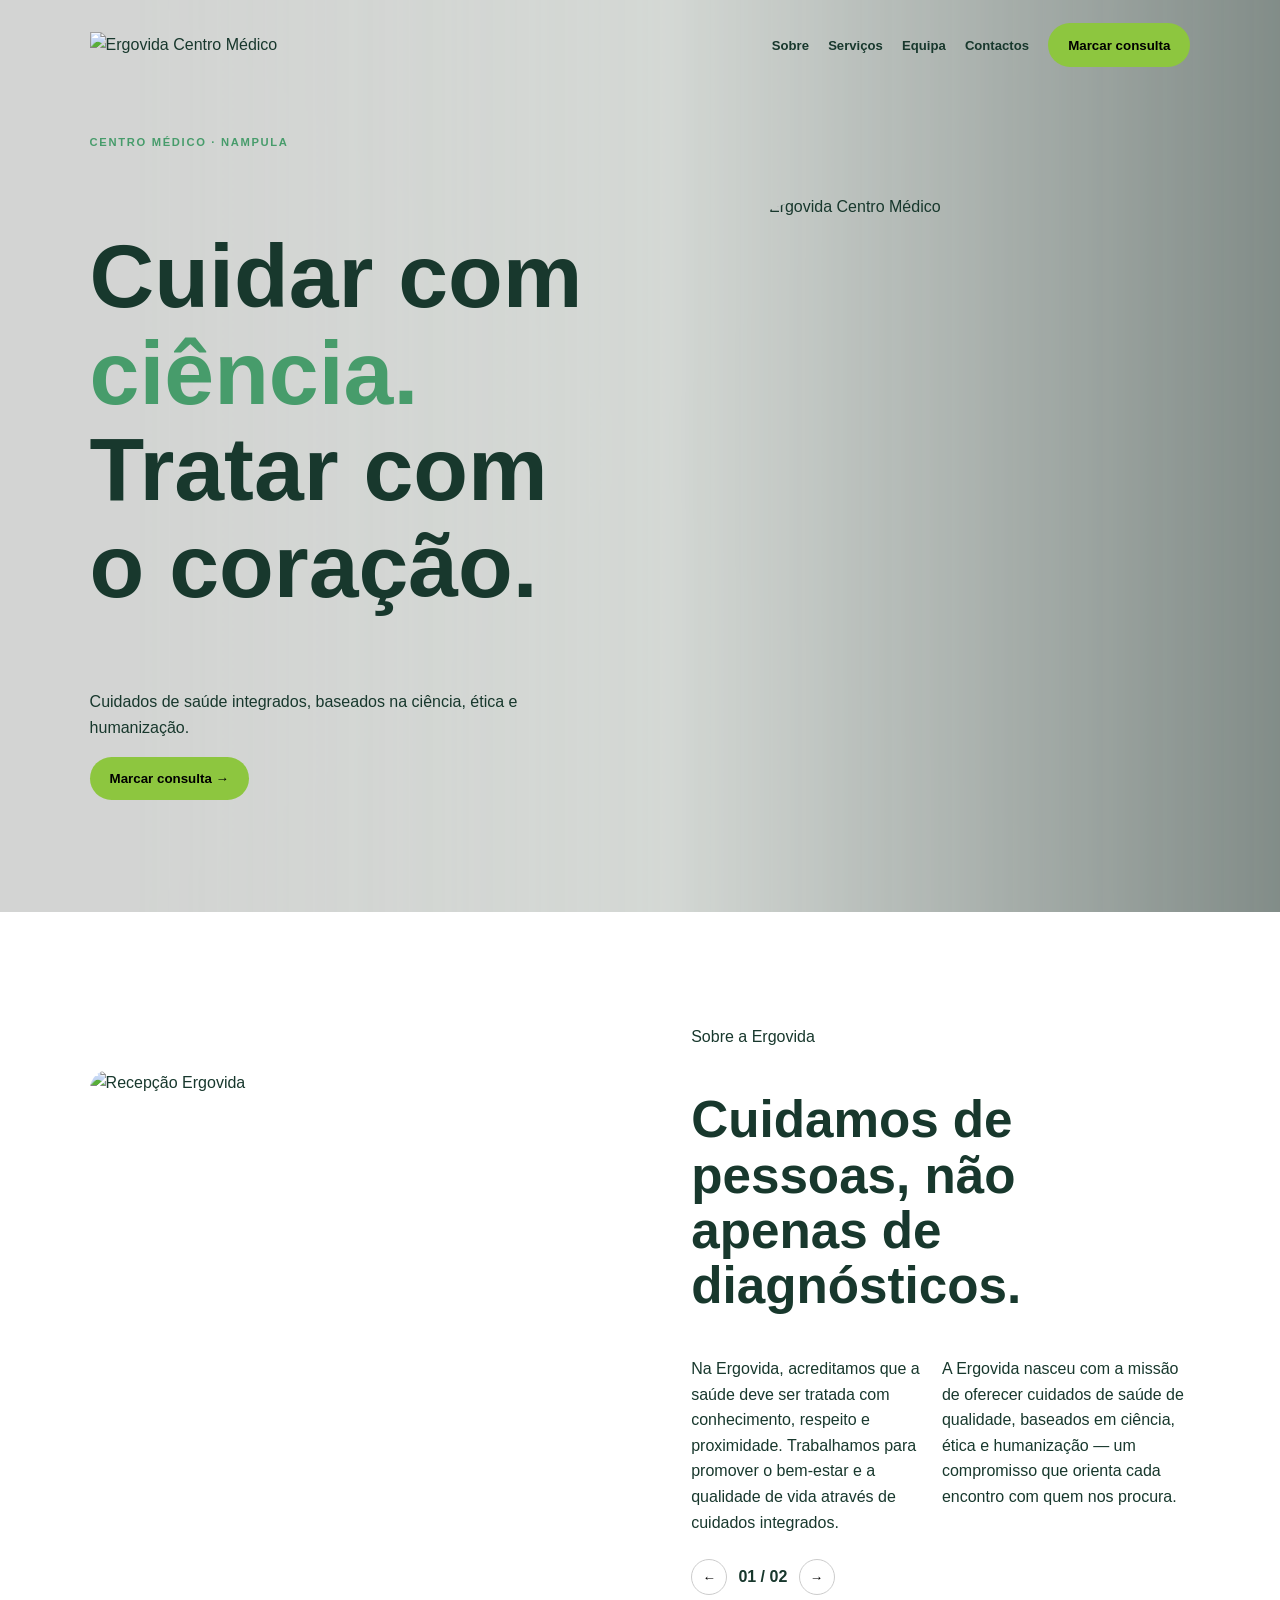
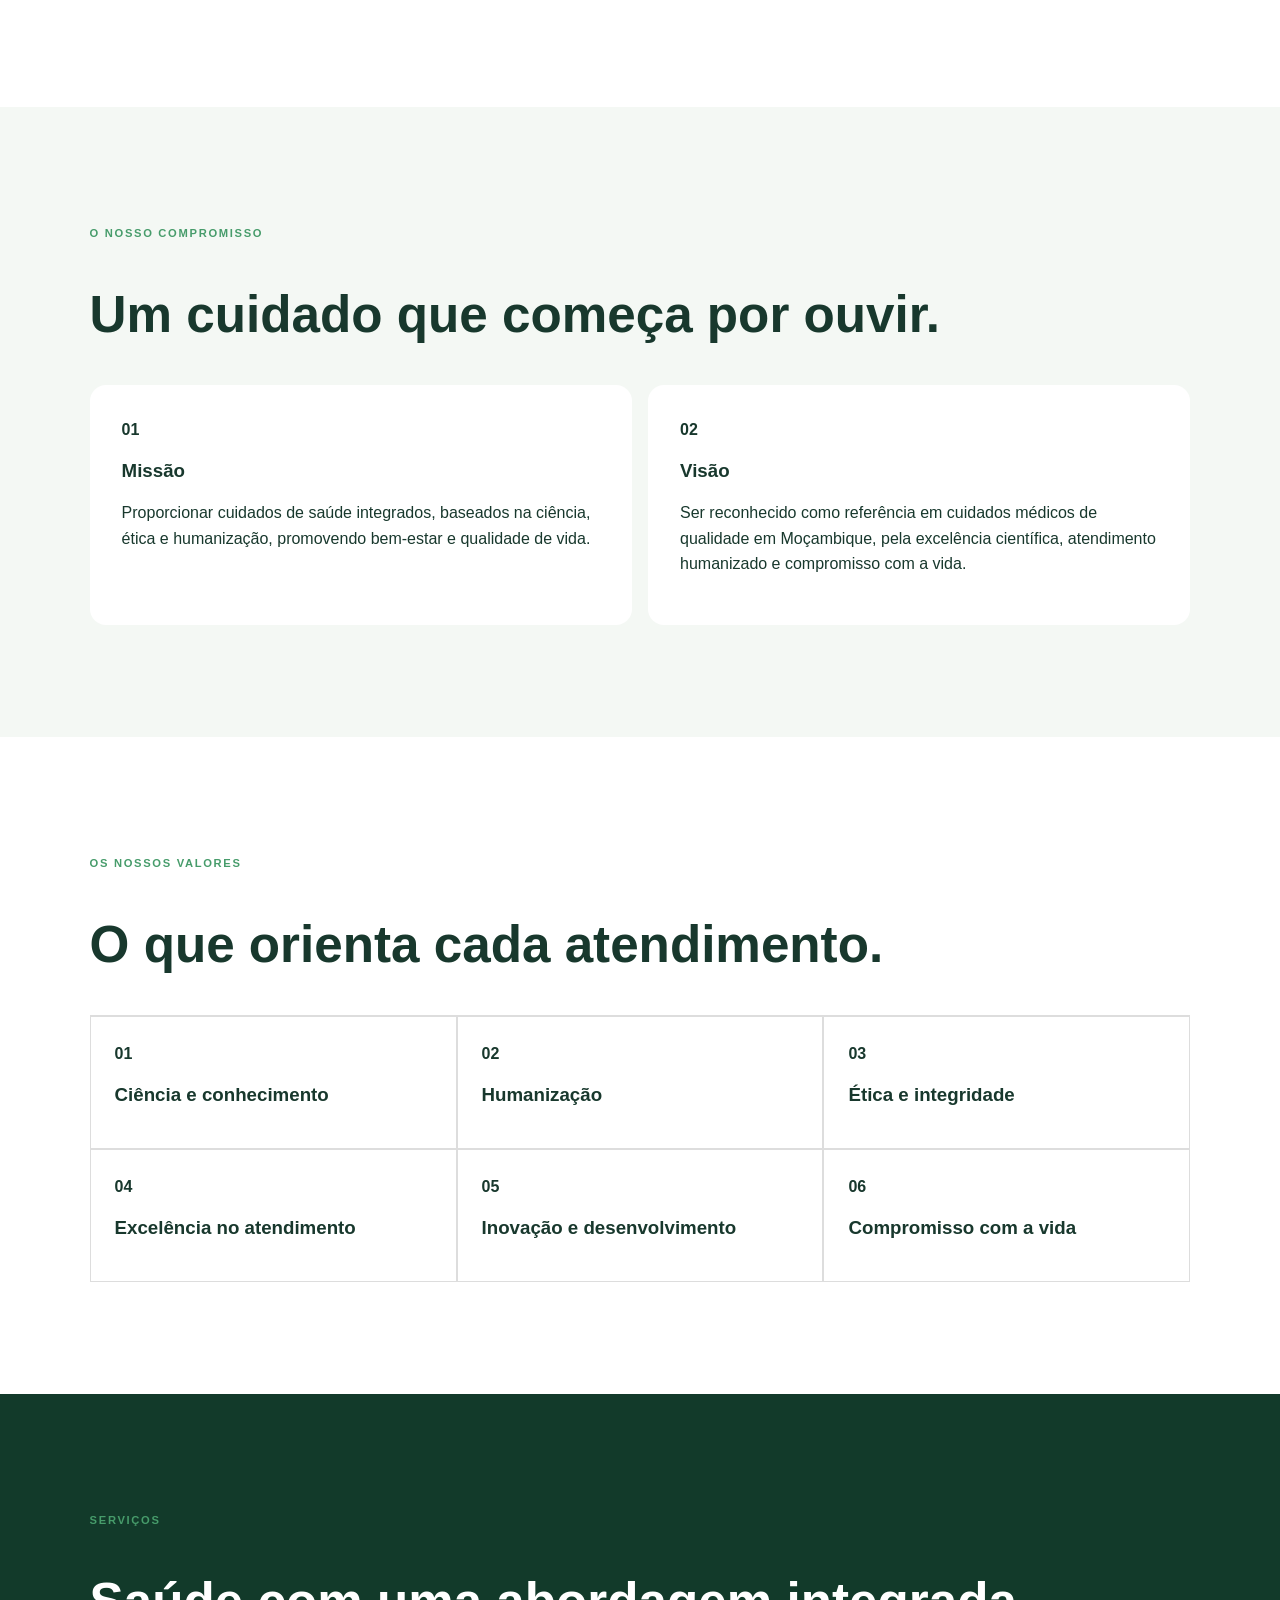
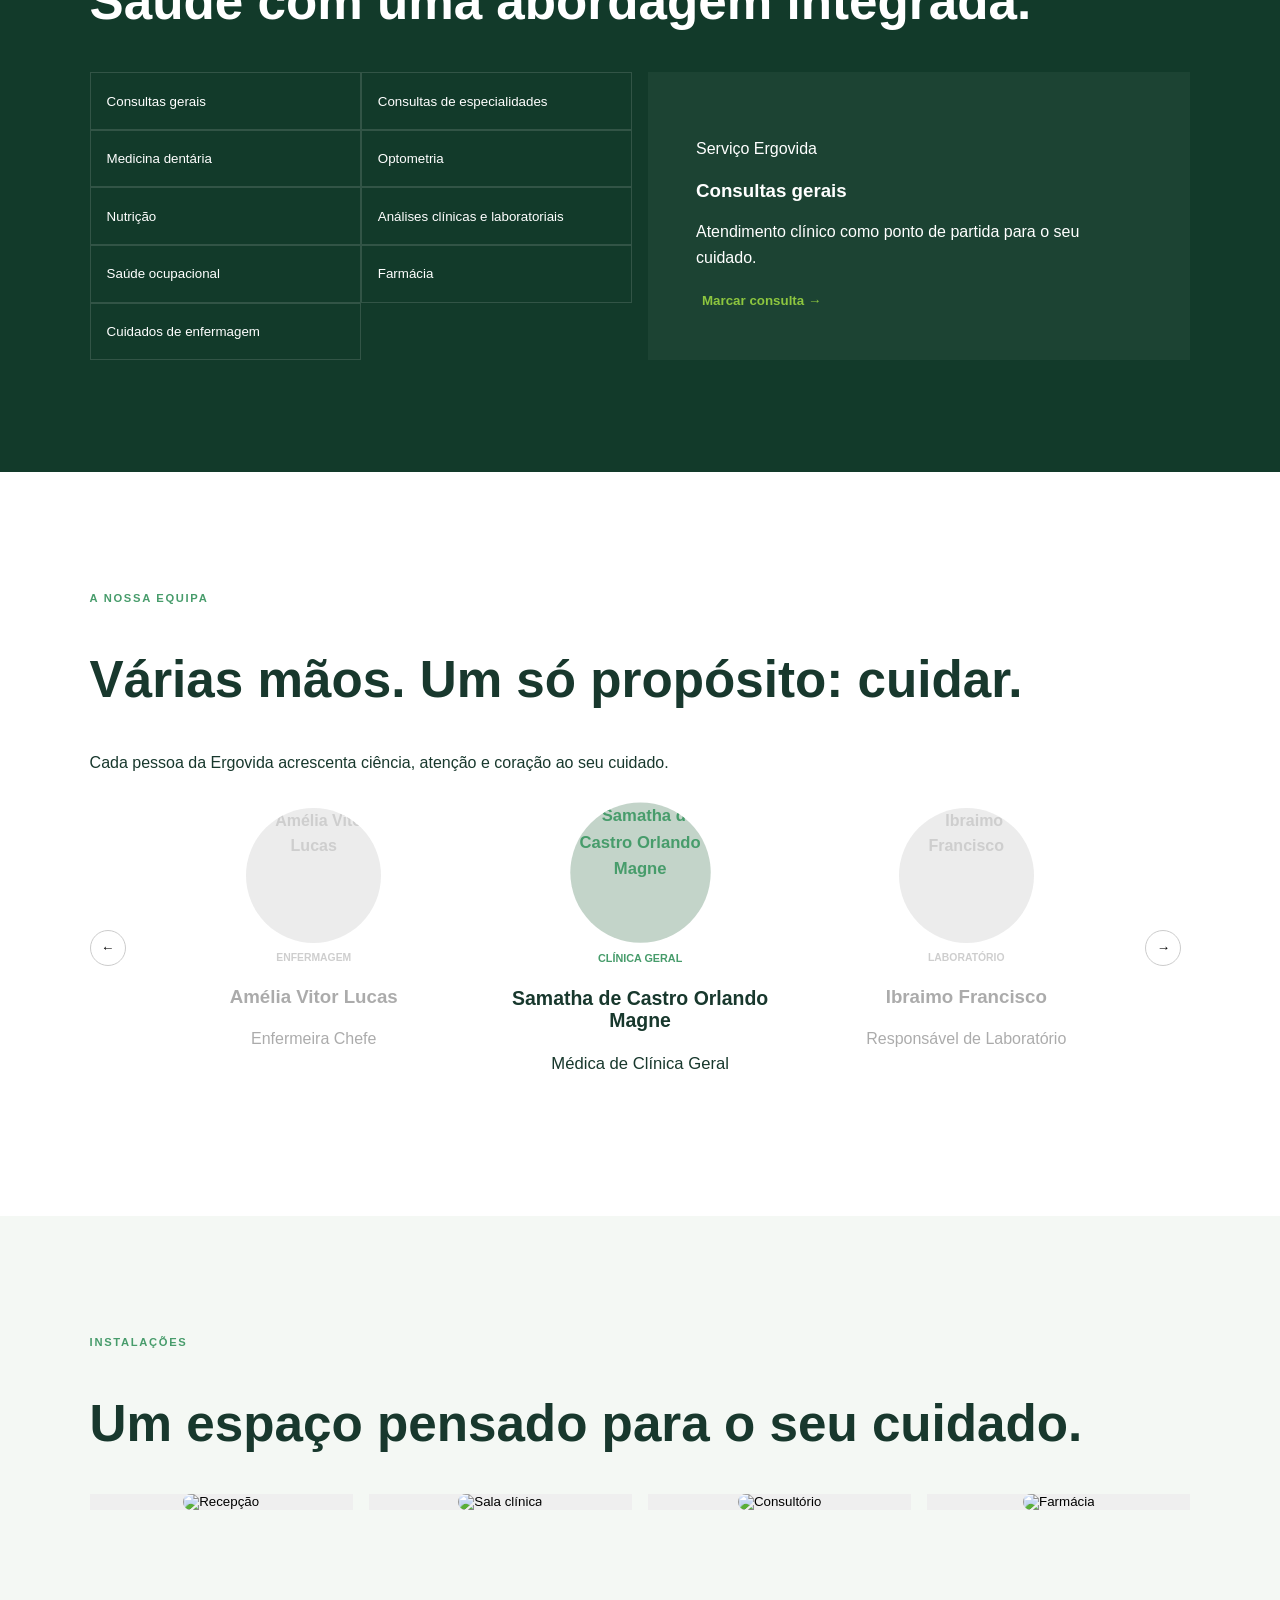
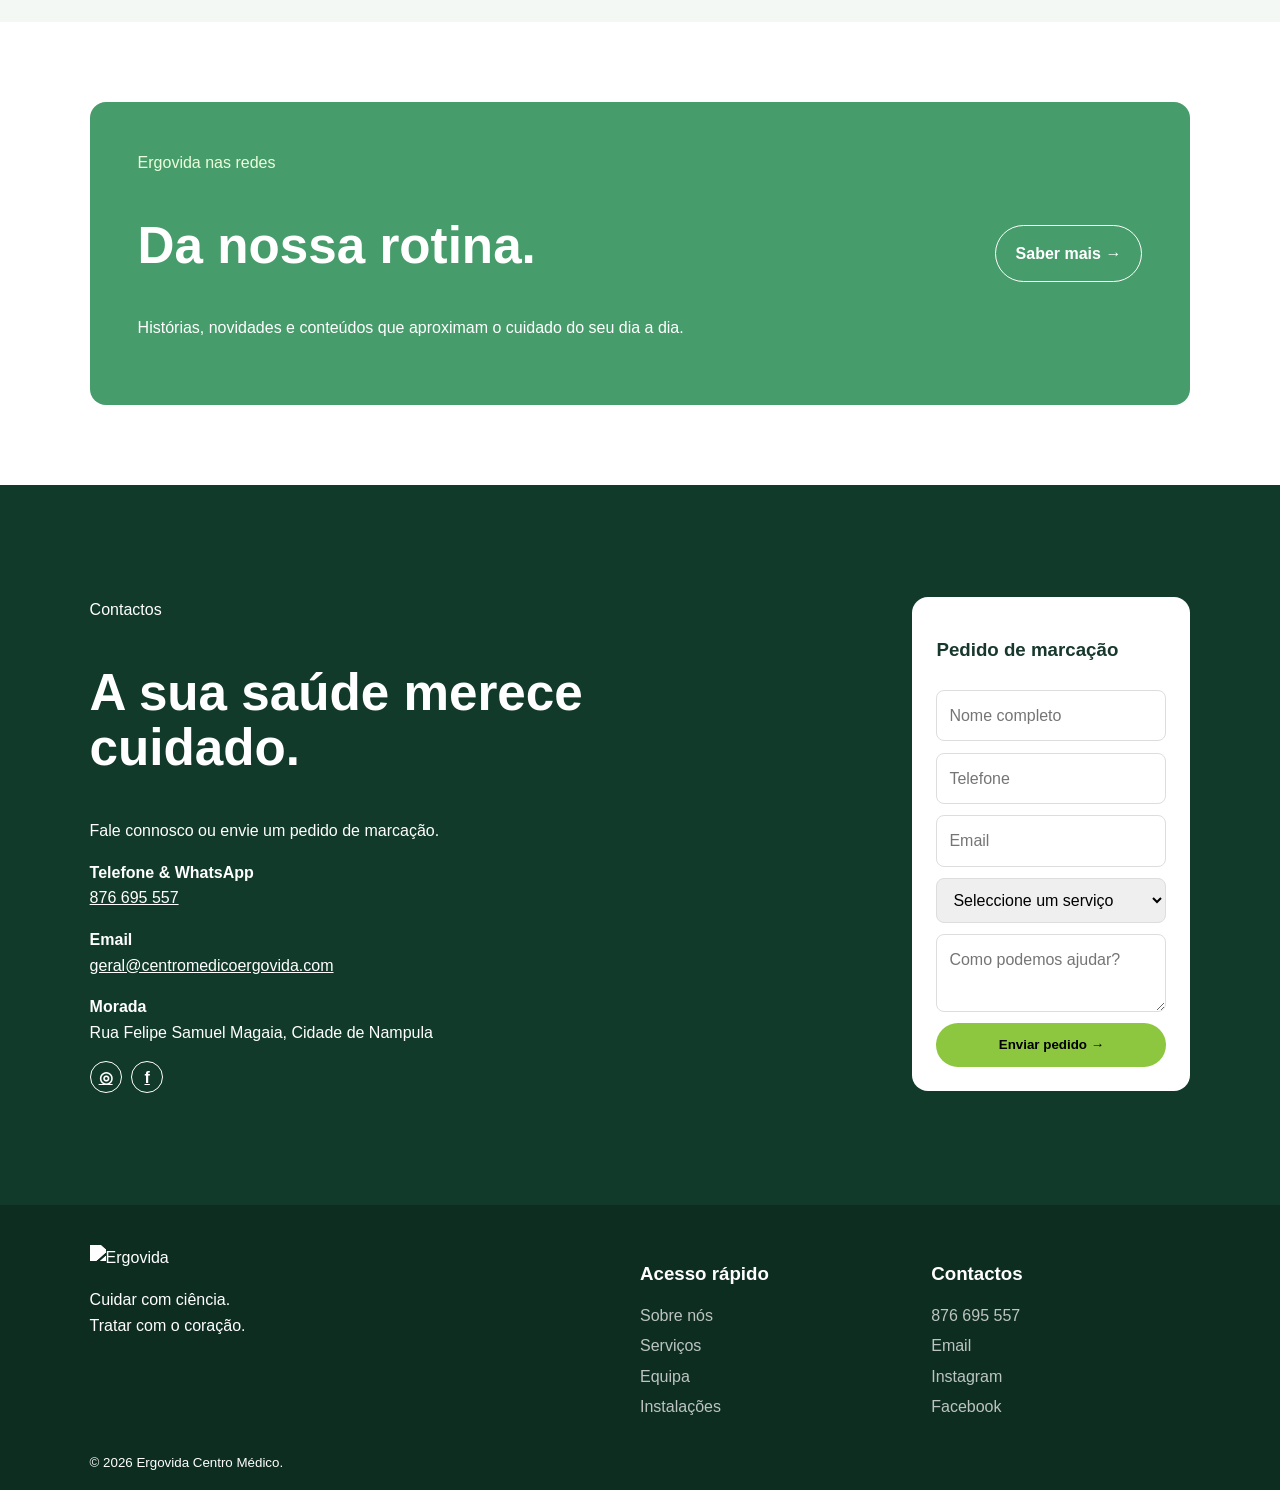
==== index.html @ 03d8e854 "Add files via upload" ====
<!doctype html><html lang="pt-MZ"><head><meta charset="utf-8"><meta name="viewport" content="width=device-width,initial-scale=1"><meta name="description" content="Ergovida Centro Médico em Nampula. Ciência, ética e humanização."><link rel="icon" href="assets/favicon.png"><link rel="stylesheet" href="css/styles.css"><title>Ergovida Centro Médico | Nampula</title></head><body>
<div class="loader"><img src="assets/favicon.png" alt=""><p>Ergovida Centro Médico</p><svg viewBox="0 0 600 80"><path d="M0 40h160l18-27 19 54 22-38 16 11h365"/></svg></div>
<header><a class="brand" href="#inicio"><img src="assets/logo-ergovida.png" alt="Ergovida Centro Médico"></a><nav><a href="#sobre">Sobre</a><a href="#servicos">Serviços</a><a href="#equipa">Equipa</a><a href="#contactos">Contactos</a><button class="cta js-book">Marcar consulta</button></nav></header>
<main id="inicio"><section class="hero"><div class="night"></div><div class="hero-copy"><span>Centro Médico · Nampula</span><h1>Cuidar com <i>ciência.</i><br>Tratar com o coração.</h1><p>Cuidados de saúde integrados, baseados na ciência, ética e humanização.</p><button class="cta js-book">Marcar consulta →</button></div><img class="hero-facade" src="assets/images/fachada-ergovida.webp" alt="Fachada do Ergovida Centro Médico"></section>
<section id="sobre" class="split"><img src="assets/images/rececao-ergovida.webp" alt="Recepção Ergovida"><div><span>Sobre a Ergovida</span><h2>Cuidamos de pessoas, não apenas de diagnósticos.</h2><div class="about-window"><div class="about-track"><article>Na Ergovida, acreditamos que a saúde deve ser tratada com conhecimento, respeito e proximidade. Trabalhamos para promover o bem-estar e a qualidade de vida através de cuidados integrados.</article><article>A Ergovida nasceu com a missão de oferecer cuidados de saúde de qualidade, baseados em ciência, ética e humanização — um compromisso que orienta cada encontro com quem nos procura.</article></div></div><div class="arrows"><button id="aboutPrev">←</button><b id="aboutNo">01 / 02</b><button id="aboutNext">→</button></div></div></section>
<section class="tint"><span>O nosso compromisso</span><h2>Um cuidado que começa por ouvir.</h2><div class="two"><article><b>01</b><h3>Missão</h3><p>Proporcionar cuidados de saúde integrados, baseados na ciência, ética e humanização, promovendo bem-estar e qualidade de vida.</p></article><article><b>02</b><h3>Visão</h3><p>Ser reconhecido como referência em cuidados médicos de qualidade em Moçambique, pela excelência científica, atendimento humanizado e compromisso com a vida.</p></article></div></section>
<section><span>Os nossos valores</span><h2>O que orienta cada atendimento.</h2><div class="values"><article><b>01</b><h3>Ciência e conhecimento</h3></article><article><b>02</b><h3>Humanização</h3></article><article><b>03</b><h3>Ética e integridade</h3></article><article><b>04</b><h3>Excelência no atendimento</h3></article><article><b>05</b><h3>Inovação e desenvolvimento</h3></article><article><b>06</b><h3>Compromisso com a vida</h3></article></div></section>
<section id="servicos" class="dark"><span>Serviços</span><h2>Saúde com uma abordagem integrada.</h2><div class="services"><div class="service-list"><button data-s="Consultas gerais">Consultas gerais</button><button data-s="Consultas de especialidades">Consultas de especialidades</button><button data-s="Medicina dentária">Medicina dentária</button><button data-s="Optometria">Optometria</button><button data-s="Nutrição">Nutrição</button><button data-s="Análises clínicas e laboratoriais">Análises clínicas e laboratoriais</button><button data-s="Saúde ocupacional">Saúde ocupacional</button><button data-s="Farmácia">Farmácia</button><button data-s="Cuidados de enfermagem">Cuidados de enfermagem</button></div><article class="service-detail"><img src="assets/favicon.png" alt=""><p>Serviço Ergovida</p><h3 id="serviceTitle">Consultas gerais</h3><p id="serviceText">Atendimento clínico como ponto de partida para o seu cuidado.</p><button class="link js-book">Marcar consulta →</button></article></div></section>
<section id="equipa"><span>A nossa equipa</span><h2>Várias mãos. Um só propósito: cuidar.</h2><p>Cada pessoa da Ergovida acrescenta ciência, atenção e coração ao seu cuidado.</p><div class="team"><button id="teamPrev">←</button><div class="team-window"><div class="team-track"></div></div><button id="teamNext">→</button></div></section>
<section class="tint" id="instalacoes"><span>Instalações</span><h2>Um espaço pensado para o seu cuidado.</h2><div class="gallery"><button data-i="0"><img src="assets/images/rececao-ergovida.webp" alt="Recepção"></button><button data-i="1"><img src="assets/images/sala-clinica.webp" alt="Sala clínica"></button><button data-i="2"><img src="assets/images/consultorio-odontologia.webp" alt="Consultório"></button><button data-i="3"><img src="assets/images/farmacia-ergovida.webp" alt="Farmácia"></button></div></section>
<section class="blog"><div><span>Ergovida nas redes</span><h2>Da nossa rotina.</h2><p>Histórias, novidades e conteúdos que aproximam o cuidado do seu dia a dia.</p></div><a class="ghost" href="blog/">Saber mais →</a></section>
<section id="contactos" class="dark contact"><div><span>Contactos</span><h2>A sua saúde merece cuidado.</h2><p>Fale connosco ou envie um pedido de marcação.</p><p><b>Telefone & WhatsApp</b><br><a href="tel:+258876695557">876 695 557</a></p><p><b>Email</b><br><a href="mailto:geral@centromedicoergovida.com">geral@centromedicoergovida.com</a></p><p><b>Morada</b><br>Rua Felipe Samuel Magaia, Cidade de Nampula</p><div class="social"><a href="https://www.instagram.com/centromedicoergovida/" target="_blank" aria-label="Instagram">◎</a><a href="https://www.facebook.com/profile.php?id=61584021944318" target="_blank" aria-label="Facebook">f</a></div></div><form><h3>Pedido de marcação</h3><input placeholder="Nome completo" required><input placeholder="Telefone" required><input type="email" placeholder="Email" required><select><option>Seleccione um serviço</option></select><textarea placeholder="Como podemos ajudar?"></textarea><button class="cta" type="button">Enviar pedido →</button></form></section></main>
<footer><div class="footer-main"><div><img src="assets/logo-ergovida.png" alt="Ergovida"><p>Cuidar com ciência.<br>Tratar com o coração.</p></div><div><h3>Acesso rápido</h3><a href="#sobre">Sobre nós</a><a href="#servicos">Serviços</a><a href="#equipa">Equipa</a><a href="#instalacoes">Instalações</a></div><div><h3>Contactos</h3><a href="tel:+258876695557">876 695 557</a><a href="mailto:geral@centromedicoergovida.com">Email</a><a href="https://www.instagram.com/centromedicoergovida/" target="_blank">Instagram</a><a href="https://www.facebook.com/profile.php?id=61584021944318" target="_blank">Facebook</a></div></div><small>© 2026 Ergovida Centro Médico.</small></footer><dialog><button id="lightPrev">←</button><img alt=""><button id="lightNext">→</button><button id="lightClose">×</button></dialog><script src="js/main.js"></script></body></html>
---- css/styles.css ----
:root{--g:#479c6b;--l:#8dc63f;--p:#c3d4c9;--d:#123a2a;--m:#f4f8f4;--t:#18382d}*{box-sizing:border-box}body{margin:0;font:16px Arial,sans-serif;color:var(--t);line-height:1.6}h1,h2,h3{font-family:Arial,sans-serif;line-height:1.08}h1{font-size:clamp(3rem,7vw,6rem)}h2{font-size:clamp(2.3rem,4vw,4rem)}a{color:inherit;text-decoration:none}section{padding:7rem max(7vw,2rem)}section>span,.hero-copy>span{font-size:.7rem;text-transform:uppercase;letter-spacing:.15em;font-weight:bold;color:var(--g)}.loader{position:fixed;inset:0;z-index:9;background:#f7faf7;display:grid;place-items:center;align-content:center;color:var(--g);transition:.7s}.loader img{width:112px;height:112px;object-fit:contain;animation:pulse 1.6s infinite}.loader svg{width:min(70vw,500px)}.loader path{fill:none;stroke:var(--l);stroke-width:3;stroke-dasharray:650;animation:line 2s infinite}@keyframes pulse{50%{transform:scale(1.09)}}@keyframes line{to{stroke-dashoffset:-650}}header{height:90px;display:flex;align-items:center;justify-content:space-between;padding:0 7%;position:absolute;z-index:2;width:100%}.brand img{width:202px;height:74px;object-fit:contain}nav{display:flex;gap:1.2rem;align-items:center;font-size:.82rem;font-weight:bold}.cta,.ghost{border:0;border-radius:99px;padding:.9rem 1.25rem;background:var(--l);font-weight:bold;cursor:pointer}.hero{min-height:790px;display:grid;grid-template-columns:1fr 1fr;align-items:center;gap:3rem;padding-top:8rem;position:relative;overflow:hidden}.night{position:absolute;inset:0;background:linear-gradient(90deg,#f9fcf9ed,#eaf3ebb7,#102a20a8),url('../assets/images/fachada-ergovida.webp') center/cover;filter:blur(2px) brightness(.55);transform:scale(1.03);opacity:.8}.hero-copy,.hero-facade{z-index:1;position:relative}.hero-copy p{max-width:520px}.hero-copy i{color:var(--g);font-style:normal}.hero-facade{width:100%;height:540px;object-fit:cover;border-radius:180px 180px 20px 20px}.split,.contact{display:grid;grid-template-columns:1fr 1fr;gap:8vw;align-items:center}.split>img{width:100%;height:480px;object-fit:cover;border-radius:1.2rem}.tint{background:var(--m)}.two,.services{display:grid;grid-template-columns:1fr 1fr;gap:1rem}.two article{background:white;padding:2rem;border-radius:1rem}.values{display:grid;grid-template-columns:repeat(3,1fr);border-top:1px solid #ddd}.values article{padding:1.5rem;border:1px solid #ddd;position:relative;overflow:hidden}.values article:after{content:'⌁╲╱⌁';position:absolute;bottom:.5rem;left:1rem;color:var(--l);transform:translateX(-150%);transition:.5s}.values article:hover:after{transform:none}.dark{background:var(--d);color:white}.service-list{display:grid;grid-template-columns:1fr 1fr}.service-list button{padding:1rem;text-align:left;background:transparent;color:white;border:1px solid #ffffff22;cursor:pointer}.service-detail{padding:3rem;position:relative;background:#ffffff0b}.service-detail>img{position:absolute;left:1.5rem;bottom:1.5rem;width:125px;opacity:.16}.service-detail .link{background:none;border:0;color:var(--l);font-weight:bold;cursor:pointer}.about-window,.team-window{overflow:hidden}.about-track,.team-track{display:flex;transition:.5s}.about-card{min-width:100%;font-size:1.05rem}.arrows{margin-top:1.5rem;display:flex;gap:.7rem;align-items:center}.arrows button,.team>button,dialog button{width:36px;height:36px;border-radius:50%;border:1px solid #ccc;background:white;cursor:pointer}.team{display:grid;grid-template-columns:45px 1fr 45px;align-items:center;gap:1rem}.team-card{flex:0 0 33.333%;text-align:center;padding:1rem;opacity:.4;filter:grayscale(1);transition:.4s}.team-card.active{opacity:1;filter:none;transform:scale(1.04)}.photo{width:135px;height:135px;border-radius:50%;margin:auto;background:var(--p);display:grid;place-items:center;color:var(--g);font-weight:bold}.team-card small{color:var(--g);text-transform:uppercase;font-size:.65rem;font-weight:bold}.gallery{display:grid;grid-template-columns:repeat(4,1fr);gap:1rem}.gallery button{padding:0;border:0;cursor:pointer}.gallery img{width:100%;height:250px;object-fit:cover;border-radius:1rem}.blog{margin:5rem 7%;padding:3rem;border-radius:1rem;background:var(--g);color:white;display:flex;justify-content:space-between;align-items:center}.blog span{color:#ecffda}.ghost{background:transparent;border:1px solid white;color:white}.contact{align-items:start}.contact a{text-decoration:underline}.social{display:flex;gap:.6rem}.social a{width:32px;height:32px;border:1px solid white;border-radius:50%;display:grid;place-items:center;font-weight:bold}form{max-width:500px;justify-self:end;background:white;color:var(--t);padding:1.5rem;border-radius:1rem;display:grid;gap:.7rem}input,select,textarea{padding:.75rem;border:1px solid #ddd;border-radius:.5rem;font:inherit}footer{background:#0e2d21;color:white;padding:2.5rem 7% 1rem}footer img{width:210px;height:78px;object-fit:contain;filter:brightness(0) invert(1)}dialog{border:0;background:#0d2018;padding:0;max-width:90vw}dialog img{max-width:88vw;max-height:85vh}dialog button{position:absolute;z-index:2}#lightClose{right:.7rem;top:.7rem}#lightPrev{left:.7rem;top:50%}#lightNext{right:.7rem;top:50%}@media(max-width:800px){nav a{display:none}.hero,.split,.contact,.two,.services{grid-template-columns:1fr}.hero{padding-top:8rem}.hero-facade{height:330px}.values{grid-template-columns:1fr}.gallery{grid-template-columns:1fr 1fr}.team-card{flex-basis:100%}.blog{margin:2rem;display:block}.blog a{display:inline-block;margin-top:1rem}form{justify-self:stretch}}
.night{background:linear-gradient(90deg,#f9fcf9e9 12%,#eaf3ebbd 52%,#102a20a8),url("../assets/images/fachada-noite.png") center/cover!important;filter:blur(1.5px) brightness(.78)!important}.footer-main{display:grid;grid-template-columns:2fr 1fr 1fr;gap:2rem;margin-bottom:1.5rem}.footer-main a{display:block;margin:.3rem 0;color:#ffffffb8}.footer-main img{width:250px;height:90px}.team-card .photo img{width:135px;height:135px;border-radius:50%;object-fit:cover}@media(max-width:800px){.footer-main{grid-template-columns:1fr 1fr}.footer-main>div:first-child{grid-column:span 2}}
@keyframes valueBeat{0%,100%{transform:translateX(0) scaleY(1);opacity:.55}45%{transform:translateX(0) scaleY(1.65);opacity:1}60%{transform:translateX(0) scaleY(.8)}}.values article:hover:after{animation:valueBeat 1.05s ease-in-out infinite}.service-detail>img{left:auto;right:1.5rem;bottom:1.5rem;opacity:.24}.service-detail h3,.service-detail p,.service-detail .link{position:relative;z-index:1}
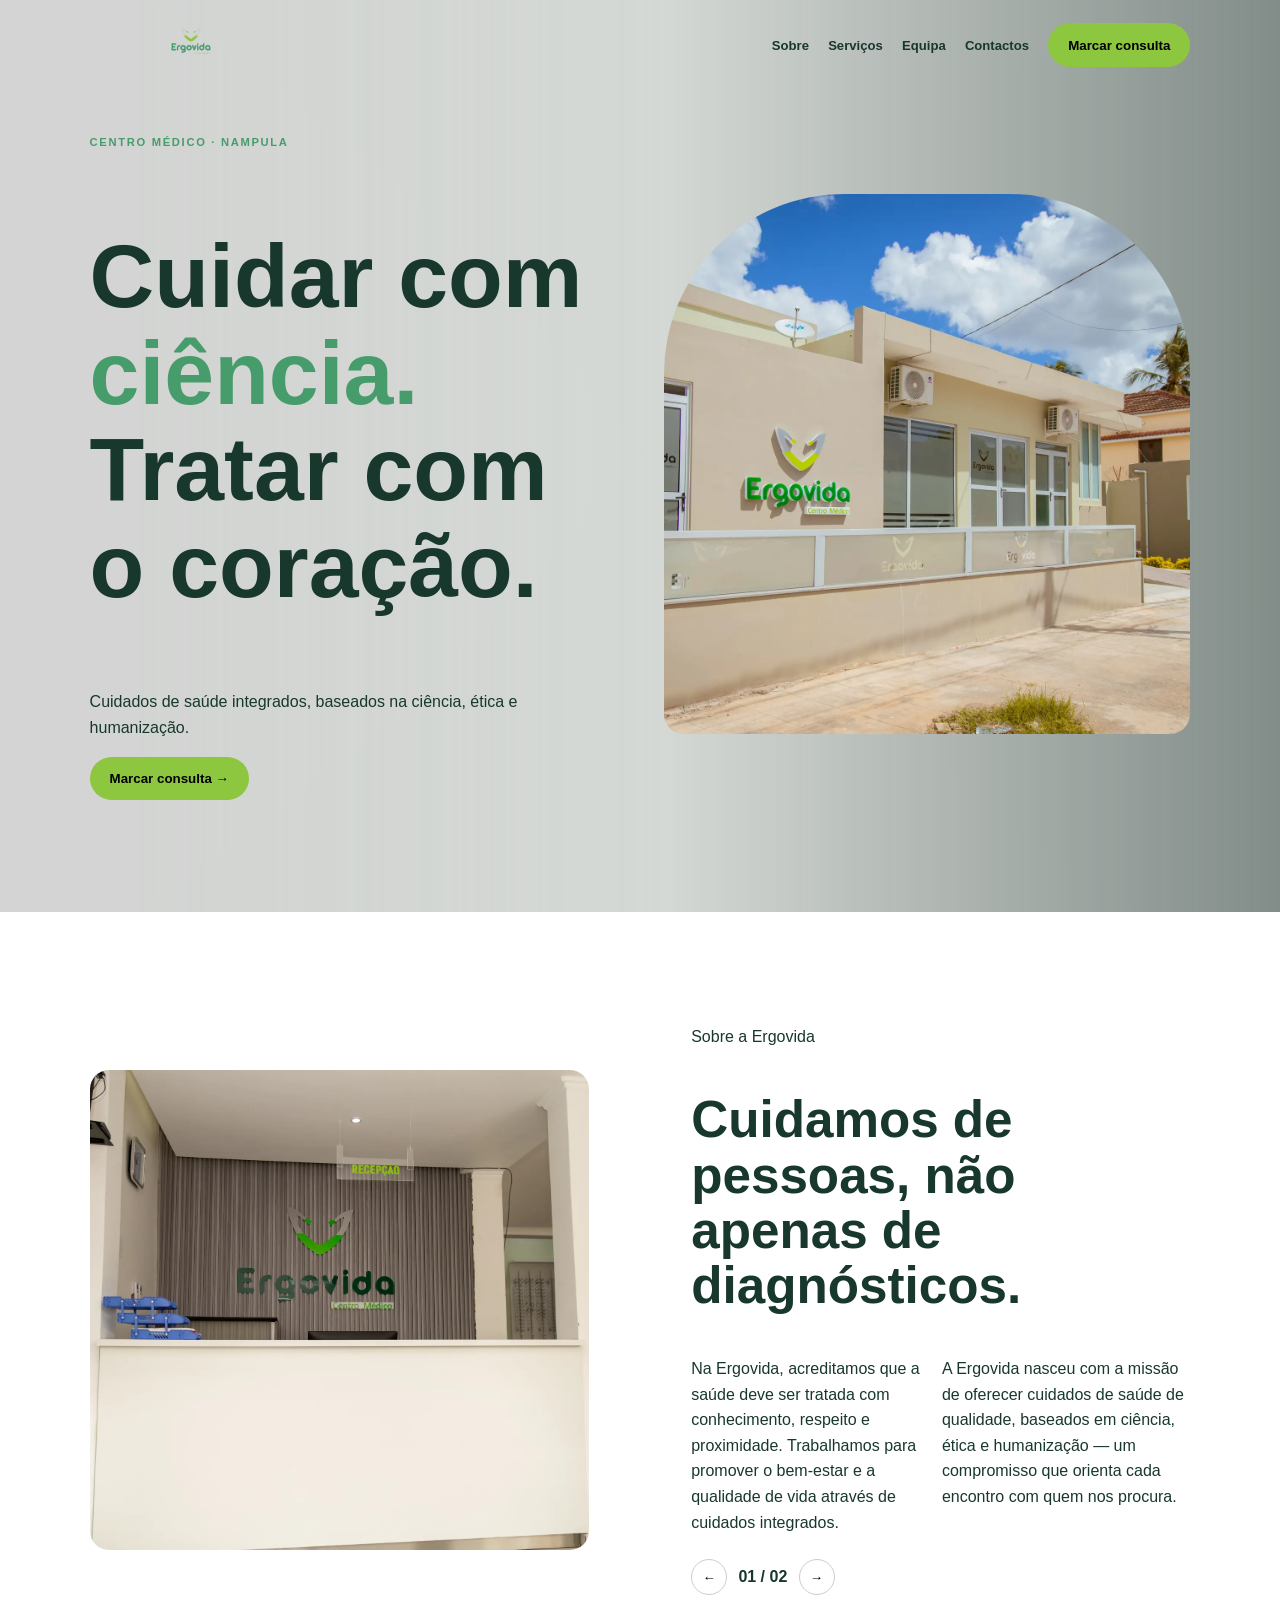
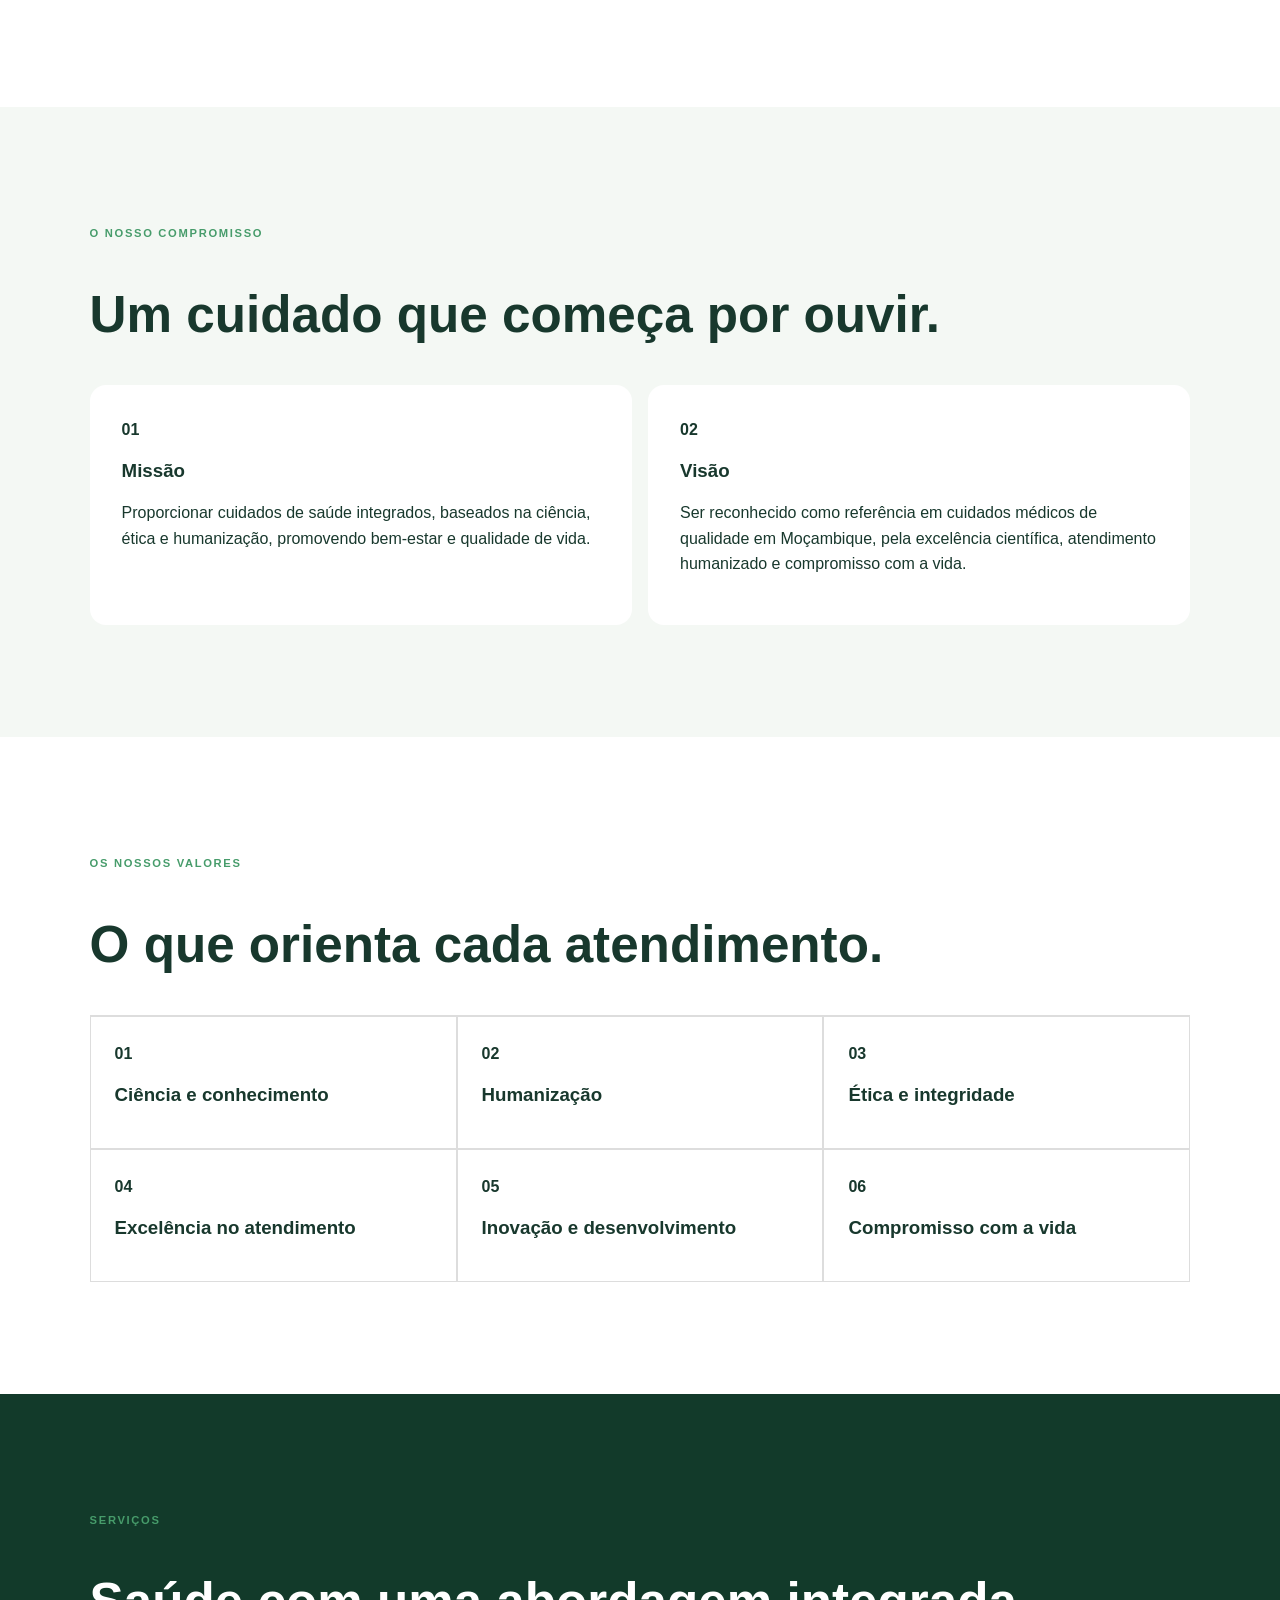
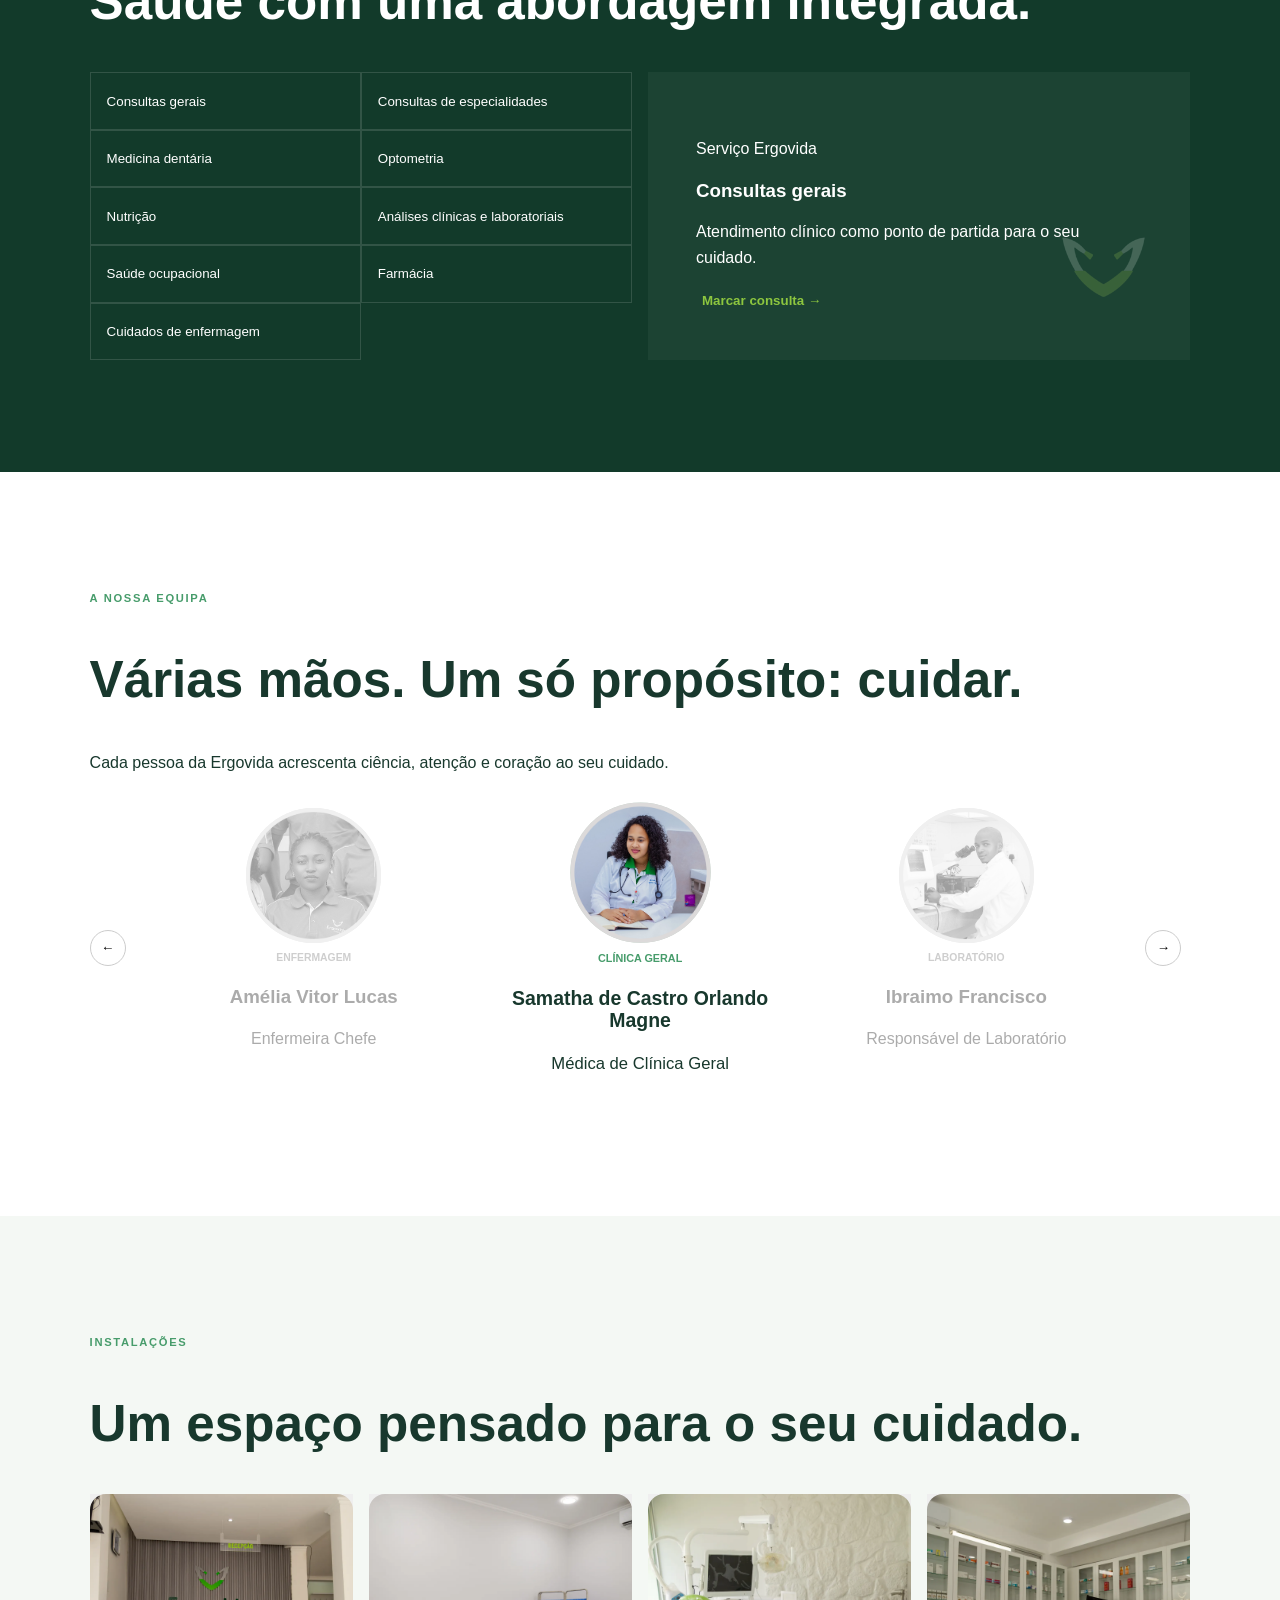
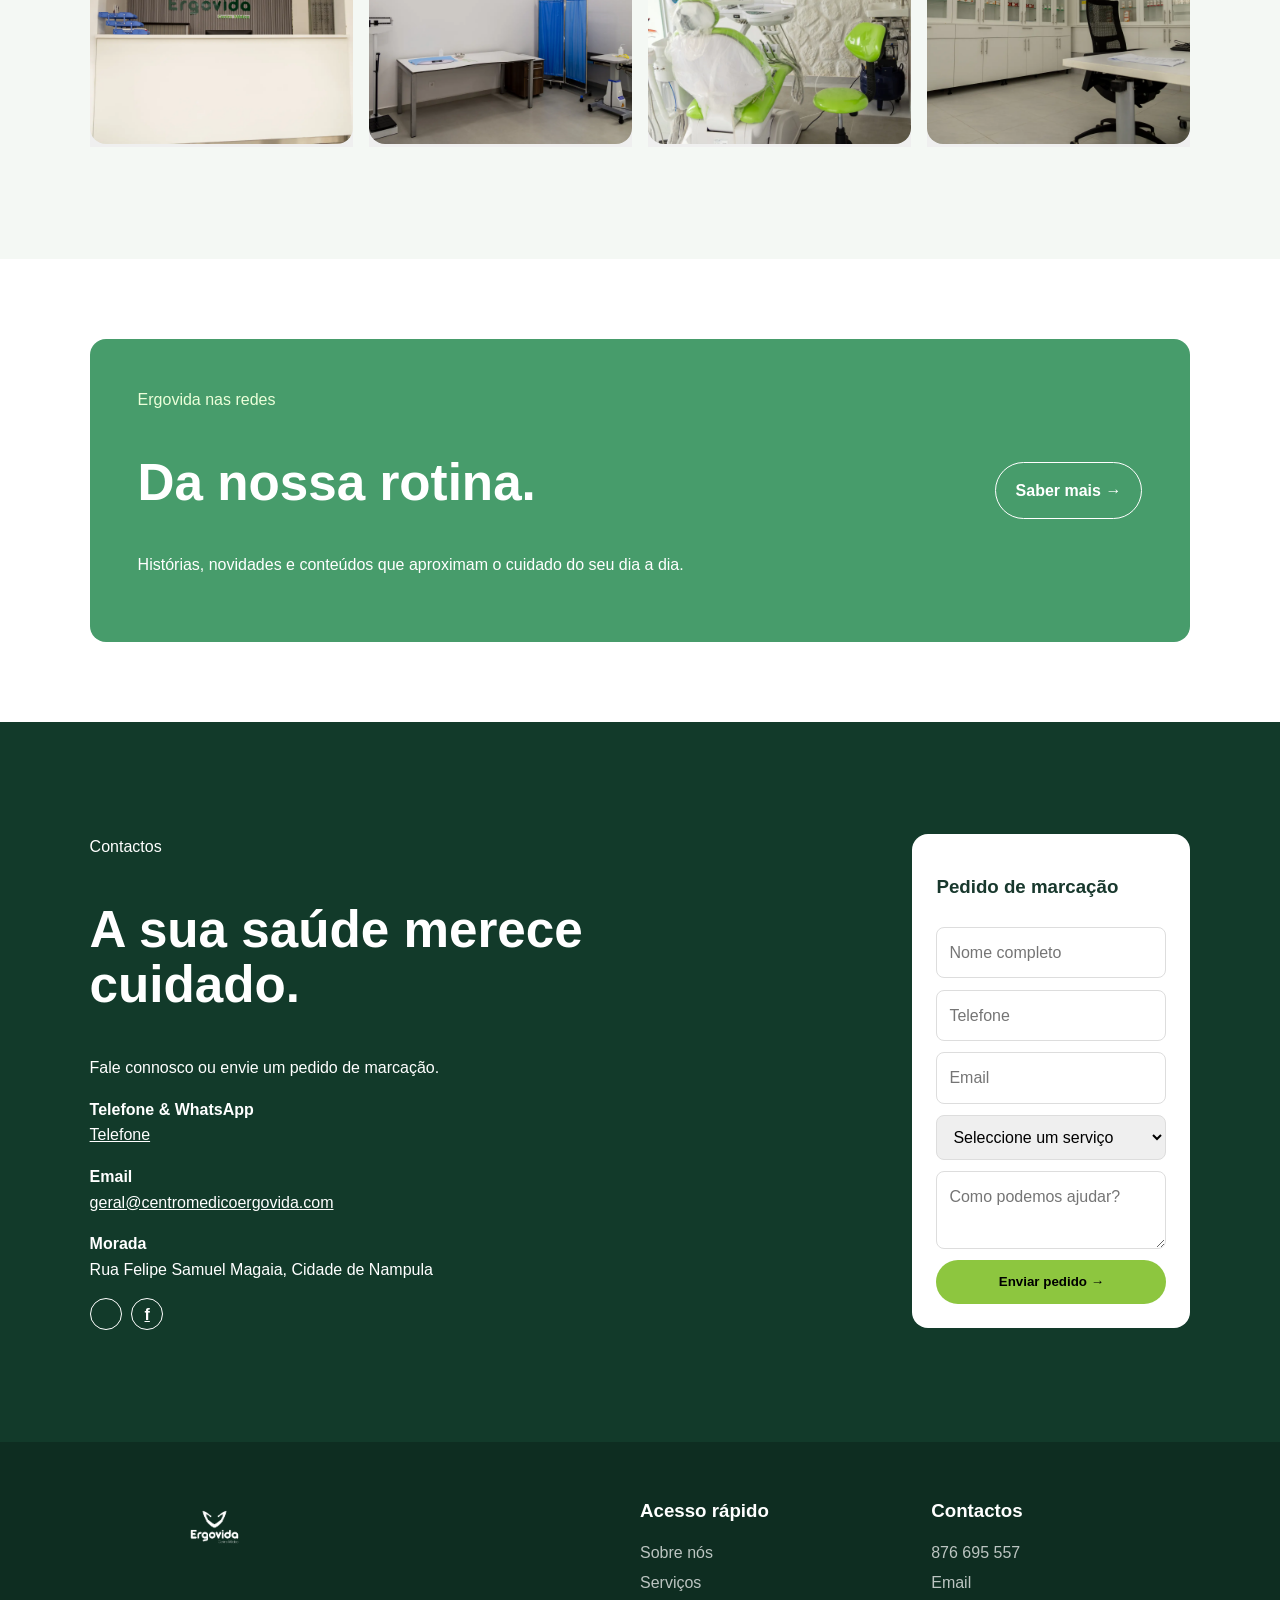
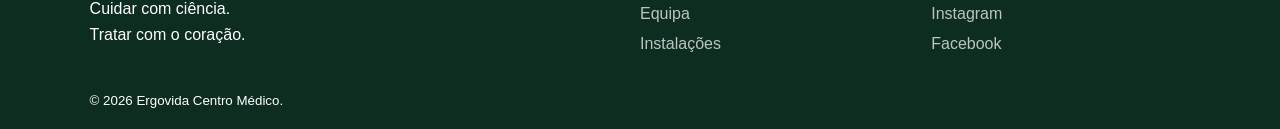
==== commit 74e98ba1: "Update index.html" ====
--- a/index.html
+++ b/index.html
@@ -1,15 +1,15 @@
-<!doctype html><html lang="pt-MZ"><head><meta charset="utf-8"><meta name="viewport" content="width=device-width,initial-scale=1"><meta name="description" content="Ergovida Centro Médico em Nampula. Ciência, ética e humanização."><link rel="icon" href="assets/favicon.png"><link rel="stylesheet" href="css/styles.css"><title>Ergovida Centro Médico | Nampula</title></head><body>
-<div class="loader"><img src="assets/favicon.png" alt=""><p>Ergovida Centro Médico</p><svg viewBox="0 0 600 80"><path d="M0 40h160l18-27 19 54 22-38 16 11h365"/></svg></div>
-<header><a class="brand" href="#inicio"><img src="assets/logo-ergovida.png" alt="Ergovida Centro Médico"></a><nav><a href="#sobre">Sobre</a><a href="#servicos">Serviços</a><a href="#equipa">Equipa</a><a href="#contactos">Contactos</a><button class="cta js-book">Marcar consulta</button></nav></header>
-<main id="inicio"><section class="hero"><div class="night"></div><div class="hero-copy"><span>Centro Médico · Nampula</span><h1>Cuidar com <i>ciência.</i><br>Tratar com o coração.</h1><p>Cuidados de saúde integrados, baseados na ciência, ética e humanização.</p><button class="cta js-book">Marcar consulta →</button></div><img class="hero-facade" src="assets/images/fachada-ergovida.webp" alt="Fachada do Ergovida Centro Médico"></section>
-<section id="sobre" class="split"><img src="assets/images/rececao-ergovida.webp" alt="Recepção Ergovida"><div><span>Sobre a Ergovida</span><h2>Cuidamos de pessoas, não apenas de diagnósticos.</h2><div class="about-window"><div class="about-track"><article>Na Ergovida, acreditamos que a saúde deve ser tratada com conhecimento, respeito e proximidade. Trabalhamos para promover o bem-estar e a qualidade de vida através de cuidados integrados.</article><article>A Ergovida nasceu com a missão de oferecer cuidados de saúde de qualidade, baseados em ciência, ética e humanização — um compromisso que orienta cada encontro com quem nos procura.</article></div></div><div class="arrows"><button id="aboutPrev">←</button><b id="aboutNo">01 / 02</b><button id="aboutNext">→</button></div></div></section>
-<section class="tint"><span>O nosso compromisso</span><h2>Um cuidado que começa por ouvir.</h2><div class="two"><article><b>01</b><h3>Missão</h3><p>Proporcionar cuidados de saúde integrados, baseados na ciência, ética e humanização, promovendo bem-estar e qualidade de vida.</p></article><article><b>02</b><h3>Visão</h3><p>Ser reconhecido como referência em cuidados médicos de qualidade em Moçambique, pela excelência científica, atendimento humanizado e compromisso com a vida.</p></article></div></section>
-<section><span>Os nossos valores</span><h2>O que orienta cada atendimento.</h2><div class="values"><article><b>01</b><h3>Ciência e conhecimento</h3></article><article><b>02</b><h3>Humanização</h3></article><article><b>03</b><h3>Ética e integridade</h3></article><article><b>04</b><h3>Excelência no atendimento</h3></article><article><b>05</b><h3>Inovação e desenvolvimento</h3></article><article><b>06</b><h3>Compromisso com a vida</h3></article></div></section>
-<section id="servicos" class="dark"><span>Serviços</span><h2>Saúde com uma abordagem integrada.</h2><div class="services"><div class="service-list"><button data-s="Consultas gerais">Consultas gerais</button><button data-s="Consultas de especialidades">Consultas de especialidades</button><button data-s="Medicina dentária">Medicina dentária</button><button data-s="Optometria">Optometria</button><button data-s="Nutrição">Nutrição</button><button data-s="Análises clínicas e laboratoriais">Análises clínicas e laboratoriais</button><button data-s="Saúde ocupacional">Saúde ocupacional</button><button data-s="Farmácia">Farmácia</button><button data-s="Cuidados de enfermagem">Cuidados de enfermagem</button></div><article class="service-detail"><img src="assets/favicon.png" alt=""><p>Serviço Ergovida</p><h3 id="serviceTitle">Consultas gerais</h3><p id="serviceText">Atendimento clínico como ponto de partida para o seu cuidado.</p><button class="link js-book">Marcar consulta →</button></article></div></section>
-<section id="equipa"><span>A nossa equipa</span><h2>Várias mãos. Um só propósito: cuidar.</h2><p>Cada pessoa da Ergovida acrescenta ciência, atenção e coração ao seu cuidado.</p><div class="team"><button id="teamPrev">←</button><div class="team-window"><div class="team-track"></div></div><button id="teamNext">→</button></div></section>
-<section class="tint" id="instalacoes"><span>Instalações</span><h2>Um espaço pensado para o seu cuidado.</h2><div class="gallery"><button data-i="0"><img src="assets/images/rececao-ergovida.webp" alt="Recepção"></button><button data-i="1"><img src="assets/images/sala-clinica.webp" alt="Sala clínica"></button><button data-i="2"><img src="assets/images/consultorio-odontologia.webp" alt="Consultório"></button><button data-i="3"><img src="assets/images/farmacia-ergovida.webp" alt="Farmácia"></button></div></section>
-<section class="blog"><div><span>Ergovida nas redes</span><h2>Da nossa rotina.</h2><p>Histórias, novidades e conteúdos que aproximam o cuidado do seu dia a dia.</p></div><a class="ghost" href="blog/">Saber mais →</a></section>
-<section id="contactos" class="dark contact"><div><span>Contactos</span><h2>A sua saúde merece cuidado.</h2><p>Fale connosco ou envie um pedido de marcação.</p><p><b>Telefone & WhatsApp</b><br><a href="tel:+258876695557">876 695 557</a></p><p><b>Email</b><br><a href="mailto:geral@centromedicoergovida.com">geral@centromedicoergovida.com</a></p><p><b>Morada</b><br>Rua Felipe Samuel Magaia, Cidade de Nampula</p><div class="social"><a href="https://www.instagram.com/centromedicoergovida/" target="_blank" aria-label="Instagram">◎</a><a href="https://www.facebook.com/profile.php?id=61584021944318" target="_blank" aria-label="Facebook">f</a></div></div><form><h3>Pedido de marcação</h3><input placeholder="Nome completo" required><input placeholder="Telefone" required><input type="email" placeholder="Email" required><select><option>Seleccione um serviço</option></select><textarea placeholder="Como podemos ajudar?"></textarea><button class="cta" type="button">Enviar pedido →</button></form></section></main>
-<footer><div class="footer-main"><div><img src="assets/logo-ergovida.png" alt="Ergovida"><p>Cuidar com ciência.<br>Tratar com o coração.</p></div><div><h3>Acesso rápido</h3><a href="#sobre">Sobre nós</a><a href="#servicos">Serviços</a><a href="#equipa">Equipa</a><a href="#instalacoes">Instalações</a></div><div><h3>Contactos</h3><a href="tel:+258876695557">876 695 557</a><a href="mailto:geral@centromedicoergovida.com">Email</a><a href="https://www.instagram.com/centromedicoergovida/" target="_blank">Instagram</a><a href="https://www.facebook.com/profile.php?id=61584021944318" target="_blank">Facebook</a></div></div><small>© 2026 Ergovida Centro Médico.</small></footer><dialog><button id="lightPrev">←</button><img alt=""><button id="lightNext">→</button><button id="lightClose">×</button></dialog><script src="js/main.js"></script></body></html>
+<!doctype html><html lang="pt-MZ"><head><meta charset="utf-8"><meta name="viewport" content="width=device-width,initial-scale=1"><meta name="description" content="Centro Médico Ergovida em Nampula. Ciência, ética e humanização."><link rel="icon" href="assets/favicon.png"><link rel="stylesheet" href="css/styles.css"><title>Centro Médico Ergovida| Nampula</title></head><body>
+<div class="loader"><img src="assets/favicon.png" alt=""><p>Centro Médico Ergovida</p><svg viewBox="0 0 600 80"><path d="M0 40h160l18-27 19 54 22-38 16 11h365"/></svg></div>
+<header><a class="brand" href="#inicio"><img src="assets/logo-ergovida.png" alt="Centro Médico Ergovida"></a><nav><a href="#sobre">Sobre</a><a href="#servicos">Serviços</a><a href="#equipa">Equipa</a><a href="#contactos">Contactos</a><button class="cta js-book">Marcar consulta</button></nav></header>
+<main id="inicio"><section class="hero"><div class="night"></div><div class="hero-copy"><span>Centro Médico · Nampula</span><h1>Cuidar com <i>ciência.</i><br>Tratar com o coração.</h1><p>Cuidados de saúde integrados, baseados na ciência, ética e humanização.</p><button class="cta js-book">Marcar consulta →</button></div><img class="hero-facade" src="assets/images/fachada-ergovida.webp" alt="Fachada do Ergovida Centro Médico"></section>
+<section id="sobre" class="split"><img src="assets/images/rececao-ergovida.webp" alt="Recepção Ergovida"><div><span>Sobre a Ergovida</span><h2>Cuidamos de pessoas, não apenas de diagnósticos.</h2><div class="about-window"><div class="about-track"><article>Na Ergovida, acreditamos que a saúde deve ser tratada com conhecimento, respeito e proximidade. Trabalhamos para promover o bem-estar e a qualidade de vida através de cuidados integrados.</article><article>A Ergovida nasceu com a missão de oferecer cuidados de saúde de qualidade, baseados em ciência, ética e humanização — um compromisso que orienta cada encontro com quem nos procura.</article></div></div><div class="arrows"><button id="aboutPrev">←</button><b id="aboutNo">01 / 02</b><button id="aboutNext">→</button></div></div></section>
+<section class="tint"><span>O nosso compromisso</span><h2>Um cuidado que começa por ouvir.</h2><div class="two"><article><b>01</b><h3>Missão</h3><p>Proporcionar cuidados de saúde integrados, baseados na ciência, ética e humanização, promovendo bem-estar e qualidade de vida.</p></article><article><b>02</b><h3>Visão</h3><p>Ser reconhecido como referência em cuidados médicos de qualidade em Moçambique, pela excelência científica, atendimento humanizado e compromisso com a vida.</p></article></div></section>
+<section><span>Os nossos valores</span><h2>O que orienta cada atendimento.</h2><div class="values"><article><b>01</b><h3>Ciência e conhecimento</h3></article><article><b>02</b><h3>Humanização</h3></article><article><b>03</b><h3>Ética e integridade</h3></article><article><b>04</b><h3>Excelência no atendimento</h3></article><article><b>05</b><h3>Inovação e desenvolvimento</h3></article><article><b>06</b><h3>Compromisso com a vida</h3></article></div></section>
+<section id="servicos" class="dark"><span>Serviços</span><h2>Saúde com uma abordagem integrada.</h2><div class="services"><div class="service-list"><button data-s="Consultas gerais">Consultas gerais</button><button data-s="Consultas de especialidades">Consultas de especialidades</button><button data-s="Medicina dentária">Medicina dentária</button><button data-s="Optometria">Optometria</button><button data-s="Nutrição">Nutrição</button><button data-s="Análises clínicas e laboratoriais">Análises clínicas e laboratoriais</button><button data-s="Saúde ocupacional">Saúde ocupacional</button><button data-s="Farmácia">Farmácia</button><button data-s="Cuidados de enfermagem">Cuidados de enfermagem</button></div><article class="service-detail"><img src="assets/favicon.png" alt=""><p>Serviço Ergovida</p><h3 id="serviceTitle">Consultas gerais</h3><p id="serviceText">Atendimento clínico como ponto de partida para o seu cuidado.</p><button class="link js-book">Marcar consulta →</button></article></div></section>
+<section id="equipa"><span>A nossa equipa</span><h2>Várias mãos. Um só propósito: cuidar.</h2><p>Cada pessoa da Ergovida acrescenta ciência, atenção e coração ao seu cuidado.</p><div class="team"><button id="teamPrev">←</button><div class="team-window"><div class="team-track"></div></div><button id="teamNext">→</button></div></section>
+<section class="tint" id="instalacoes"><span>Instalações</span><h2>Um espaço pensado para o seu cuidado.</h2><div class="gallery"><button data-i="0"><img src="assets/images/rececao-ergovida.webp" alt="Recepção"></button><button data-i="1"><img src="assets/images/sala-clinica.webp" alt="Sala clínica"></button><button data-i="2"><img src="assets/images/consultorio-odontologia.webp" alt="Consultório"></button><button data-i="3"><img src="assets/images/farmacia-ergovida.webp" alt="Farmácia"></button></div></section>
+<section class="blog"><div><span>Ergovida nas redes</span><h2>Da nossa rotina.</h2><p>Histórias, novidades e conteúdos que aproximam o cuidado do seu dia a dia.</p></div><a class="ghost" href="blog/">Saber mais →</a></section>
+<section id="contactos" class="dark contact"><div><span>Contactos</span><h2>A sua saúde merece cuidado.</h2><p>Fale connosco ou envie um pedido de marcação.</p><p><b>Telefone & WhatsApp</b><br><a href="tel:+258876695557">Telefone</a></p><p><b>Email</b><br><a href="mailto:geral@centromedicoergovida.com">geral@centromedicoergovida.com</a></p><p><b>Morada</b><br>Rua Felipe Samuel Magaia, Cidade de Nampula</p><div class="social"><a href="https://www.instagram.com/centromedicoergovida/" target="_blank" aria-label="Instagram"></a><a href="https://www.facebook.com/profile.php?id=61584021944318" target="_blank" aria-label="Facebook">f</a></div></div><form><h3>Pedido de marcação</h3><input placeholder="Nome completo" required><input placeholder="Telefone" required><input type="email" placeholder="Email" required><select><option>Seleccione um serviço</option></select><textarea placeholder="Como podemos ajudar?"></textarea><button class="cta" type="button">Enviar pedido →</button></form></section></main>
+<footer><div class="footer-main"><div><img src="assets/logo-ergovida.png" alt="Ergovida"><p>Cuidar com ciência.<br>Tratar com o coração.</p></div><div><h3>Acesso rápido</h3><a href="#sobre">Sobre nós</a><a href="#servicos">Serviços</a><a href="#equipa">Equipa</a><a href="#instalacoes">Instalações</a></div><div><h3>Contactos</h3><a href="tel:+258876695557">876 695 557</a><a href="mailto:geral@centromedicoergovida.com">Email</a><a href="https://www.instagram.com/centromedicoergovida/" target="_blank">Instagram</a><a href="https://www.facebook.com/profile.php?id=61584021944318" target="_blank">Facebook</a></div></div><small>© 2026 Ergovida Centro Médico.</small></footer><dialog><button id="lightPrev">←</button><img alt=""><button id="lightNext">→</button><button id="lightClose">×</button></dialog><script src="js/main.js"></script></body></html>
 
 
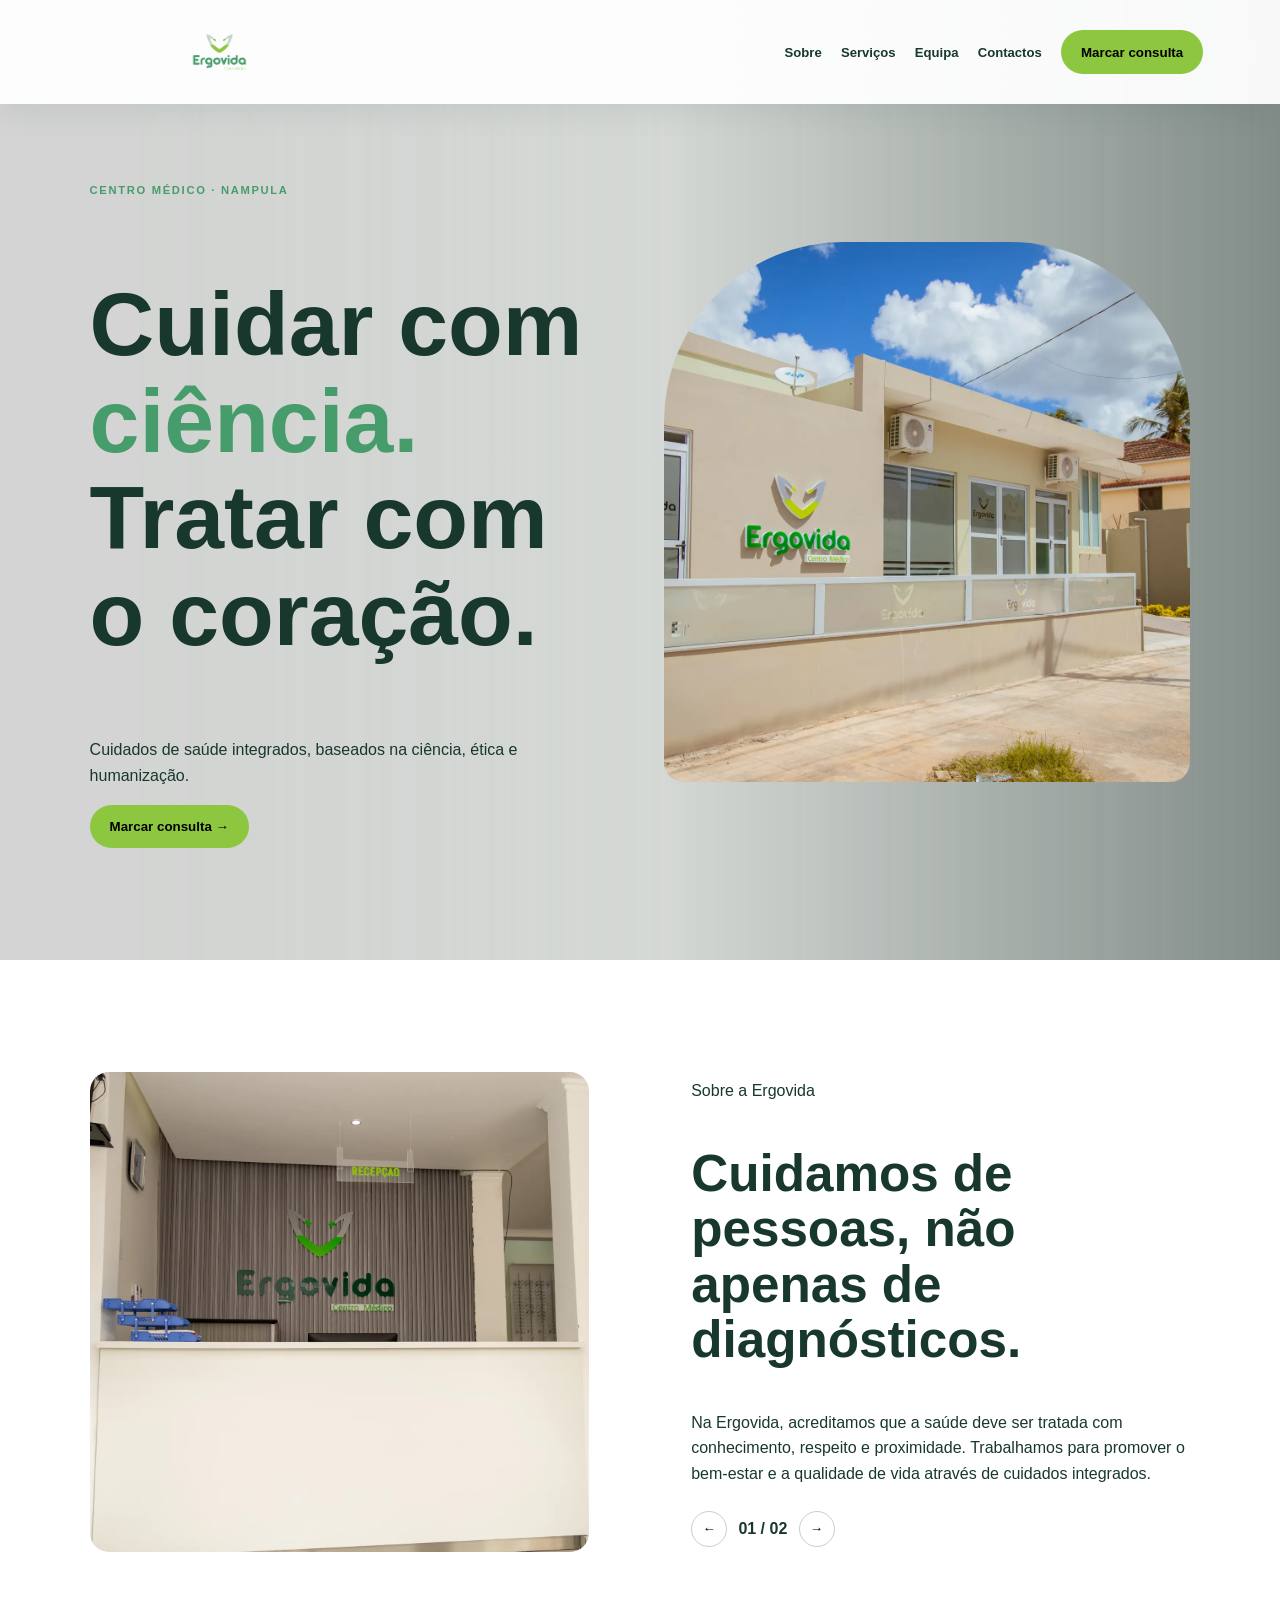
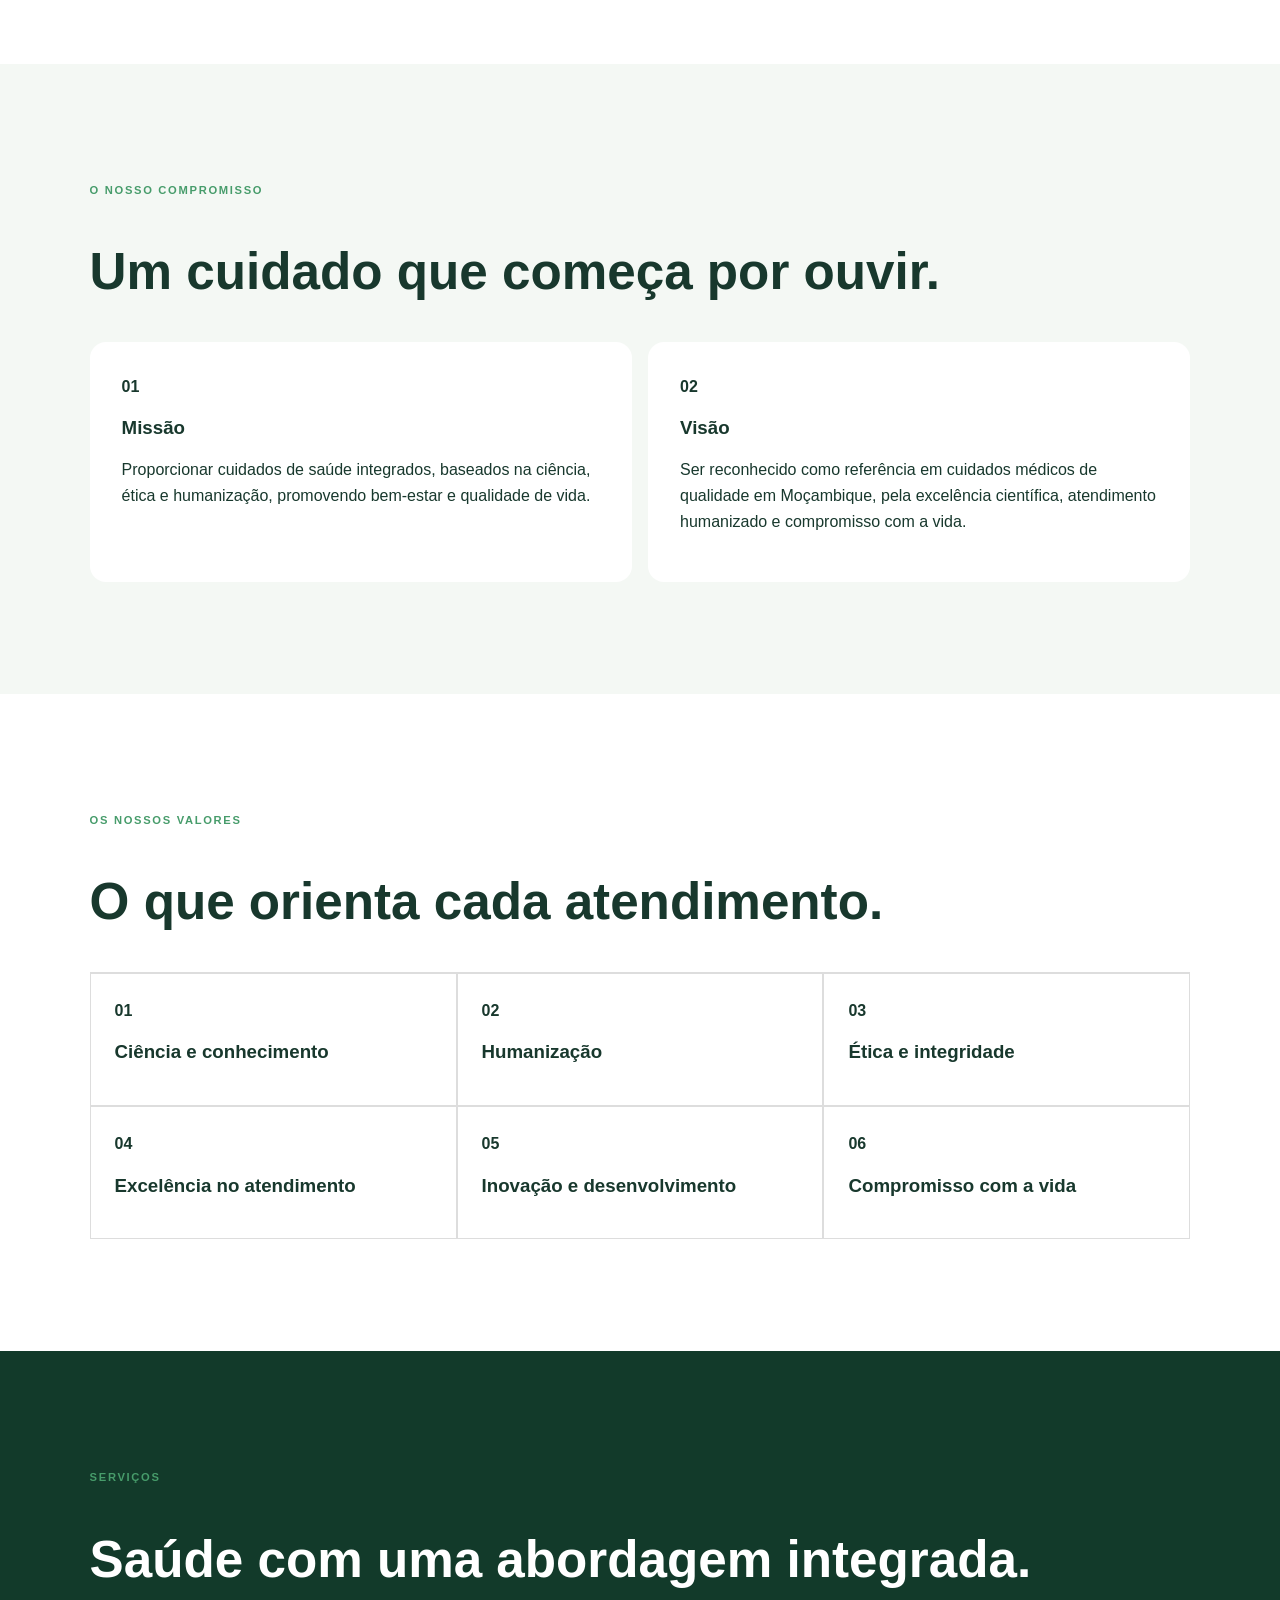
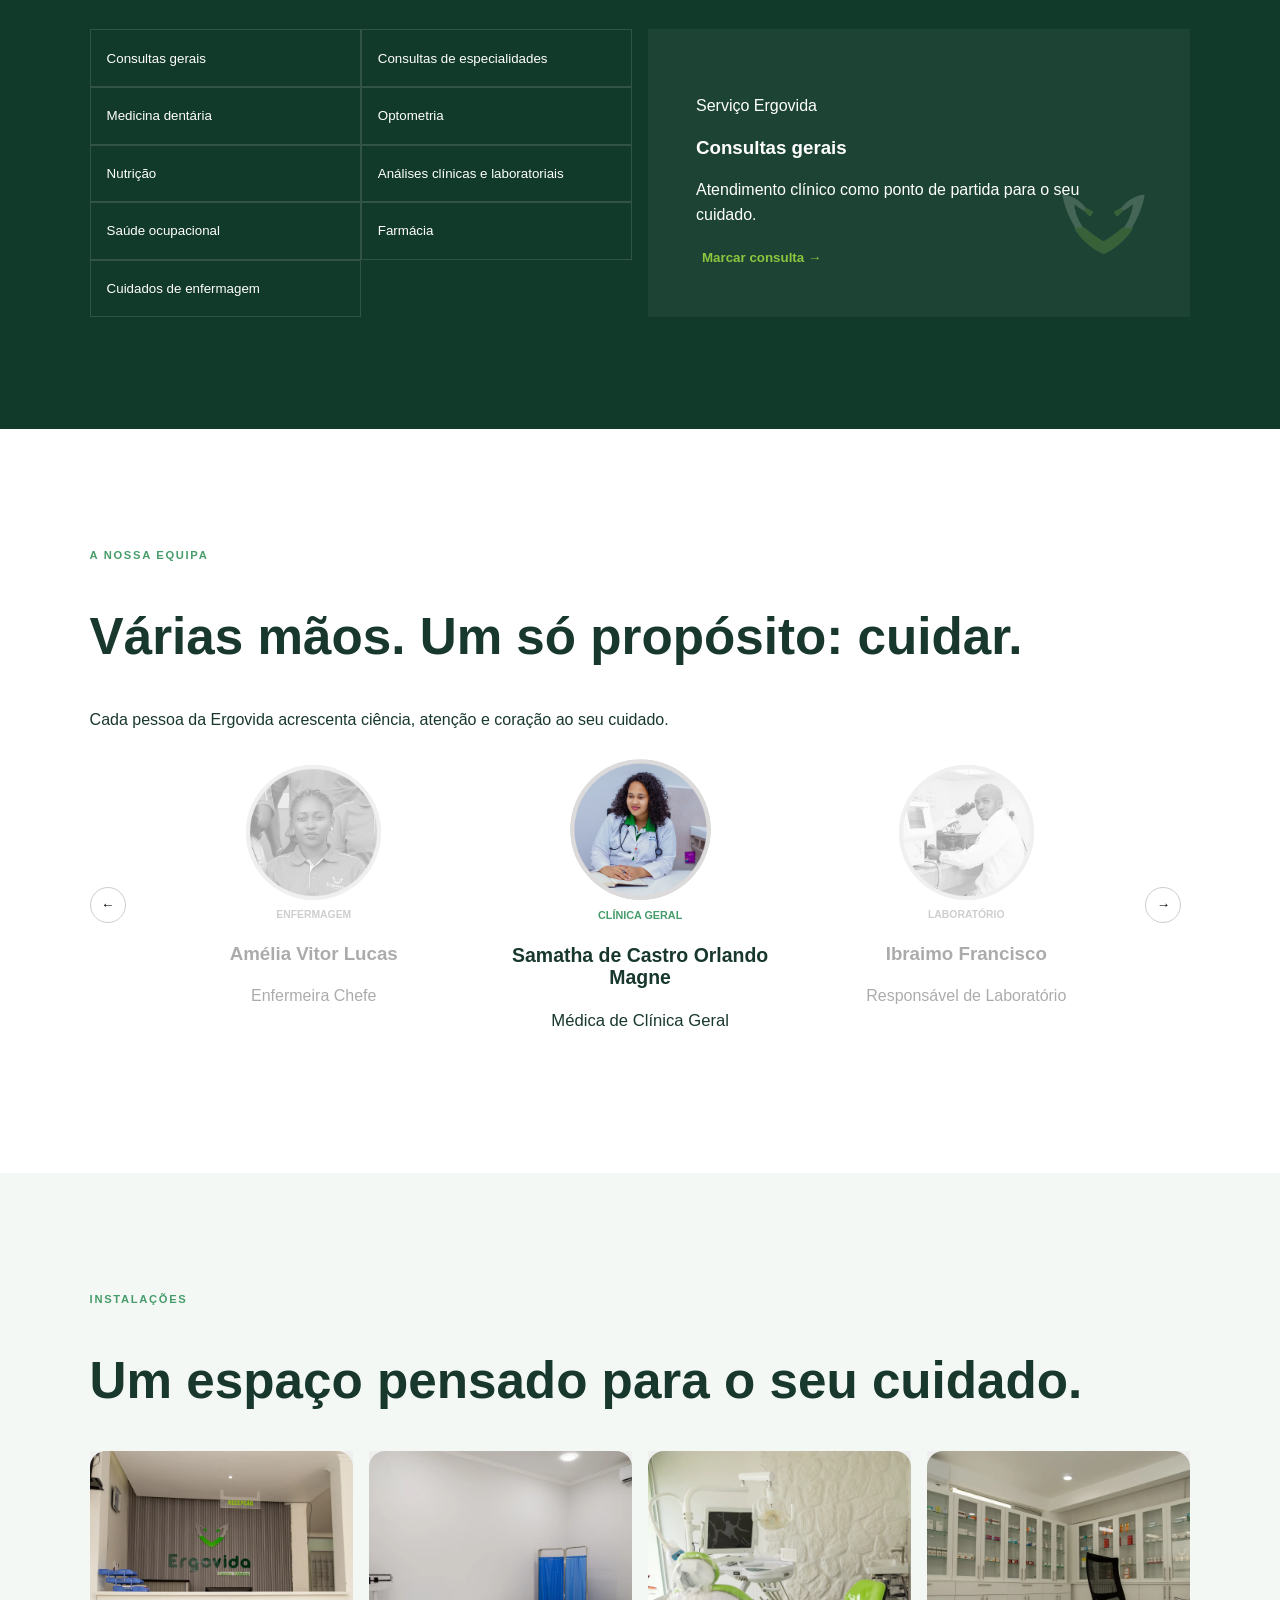
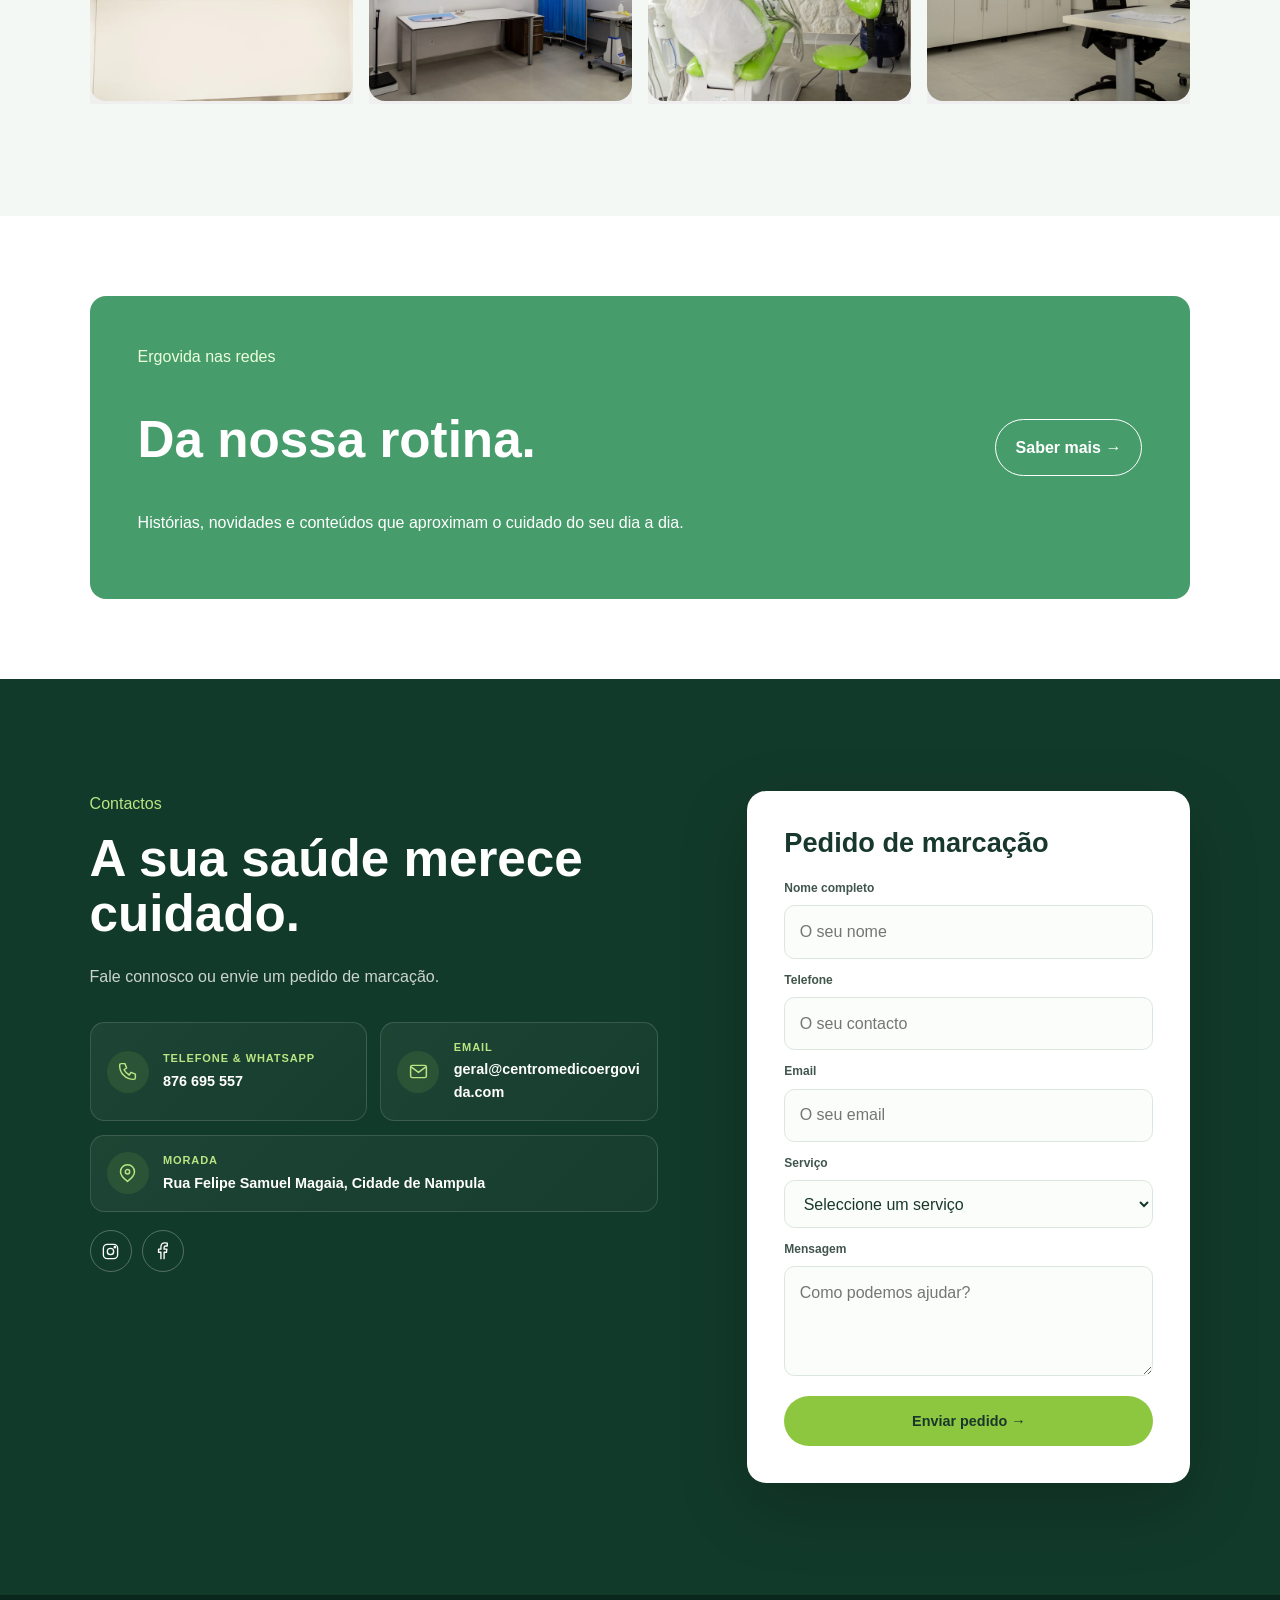
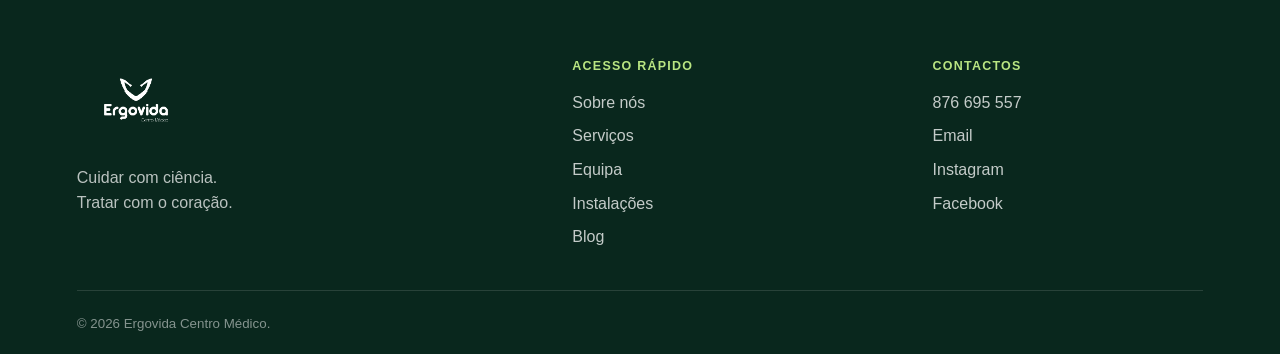
==== commit 23013211: "Add files via upload" ====
--- a/index.html
+++ b/index.html
@@ -9,7 +9,7 @@
 <section id="equipa"><span>A nossa equipa</span><h2>Várias mãos. Um só propósito: cuidar.</h2><p>Cada pessoa da Ergovida acrescenta ciência, atenção e coração ao seu cuidado.</p><div class="team"><button id="teamPrev">←</button><div class="team-window"><div class="team-track"></div></div><button id="teamNext">→</button></div></section>
 <section class="tint" id="instalacoes"><span>Instalações</span><h2>Um espaço pensado para o seu cuidado.</h2><div class="gallery"><button data-i="0"><img src="assets/images/rececao-ergovida.webp" alt="Recepção"></button><button data-i="1"><img src="assets/images/sala-clinica.webp" alt="Sala clínica"></button><button data-i="2"><img src="assets/images/consultorio-odontologia.webp" alt="Consultório"></button><button data-i="3"><img src="assets/images/farmacia-ergovida.webp" alt="Farmácia"></button></div></section>
 <section class="blog"><div><span>Ergovida nas redes</span><h2>Da nossa rotina.</h2><p>Histórias, novidades e conteúdos que aproximam o cuidado do seu dia a dia.</p></div><a class="ghost" href="blog/">Saber mais →</a></section>
-<section id="contactos" class="dark contact"><div><span>Contactos</span><h2>A sua saúde merece cuidado.</h2><p>Fale connosco ou envie um pedido de marcação.</p><p><b>Telefone & WhatsApp</b><br><a href="tel:+258876695557">Telefone</a></p><p><b>Email</b><br><a href="mailto:geral@centromedicoergovida.com">geral@centromedicoergovida.com</a></p><p><b>Morada</b><br>Rua Felipe Samuel Magaia, Cidade de Nampula</p><div class="social"><a href="https://www.instagram.com/centromedicoergovida/" target="_blank" aria-label="Instagram"></a><a href="https://www.facebook.com/profile.php?id=61584021944318" target="_blank" aria-label="Facebook">f</a></div></div><form><h3>Pedido de marcação</h3><input placeholder="Nome completo" required><input placeholder="Telefone" required><input type="email" placeholder="Email" required><select><option>Seleccione um serviço</option></select><textarea placeholder="Como podemos ajudar?"></textarea><button class="cta" type="button">Enviar pedido →</button></form></section></main>
-<footer><div class="footer-main"><div><img src="assets/logo-ergovida.png" alt="Ergovida"><p>Cuidar com ciência.<br>Tratar com o coração.</p></div><div><h3>Acesso rápido</h3><a href="#sobre">Sobre nós</a><a href="#servicos">Serviços</a><a href="#equipa">Equipa</a><a href="#instalacoes">Instalações</a></div><div><h3>Contactos</h3><a href="tel:+258876695557">876 695 557</a><a href="mailto:geral@centromedicoergovida.com">Email</a><a href="https://www.instagram.com/centromedicoergovida/" target="_blank">Instagram</a><a href="https://www.facebook.com/profile.php?id=61584021944318" target="_blank">Facebook</a></div></div><small>© 2026 Ergovida Centro Médico.</small></footer><dialog><button id="lightPrev">←</button><img alt=""><button id="lightNext">→</button><button id="lightClose">×</button></dialog><script src="js/main.js"></script></body></html>
+<section id="contactos" class="dark contact"><div class="contact-copy"><span>Contactos</span><h2>A sua saúde merece cuidado.</h2><p>Fale connosco ou envie um pedido de marcação.</p><div class="contact-details"><div class="contact-method"><span class="contact-icon"><svg viewBox="0 0 24 24" aria-hidden="true"><path d="M5 3h4l2 5-3 2a15 15 0 0 0 6 6l2-3 5 2v4a2 2 0 0 1-2 2A16 16 0 0 1 3 5a2 2 0 0 1 2-2Z"/></svg></span><div><b>Telefone & WhatsApp</b><a href="tel:+258876695557">876 695 557</a></div></div><div class="contact-method"><span class="contact-icon"><svg viewBox="0 0 24 24" aria-hidden="true"><rect x="3" y="5" width="18" height="14" rx="2"/><path d="m4 7 8 6 8-6"/></svg></span><div><b>Email</b><a href="mailto:geral@centromedicoergovida.com">geral@centromedicoergovida.com</a></div></div><div class="contact-method contact-method--address"><span class="contact-icon"><svg viewBox="0 0 24 24" aria-hidden="true"><path d="M20 10c0 5-8 11-8 11S4 15 4 10a8 8 0 1 1 16 0Z"/><circle cx="12" cy="10" r="2.5"/></svg></span><div><b>Morada</b><span>Rua Felipe Samuel Magaia, Cidade de Nampula</span></div></div></div><div class="social"><a href="https://www.instagram.com/centromedicoergovida/" target="_blank" rel="noopener" aria-label="Instagram"><svg viewBox="0 0 24 24" aria-hidden="true"><rect x="3" y="3" width="18" height="18" rx="5"/><circle cx="12" cy="12" r="4"/><circle cx="17.5" cy="6.5" r=".8"/></svg></a><a href="https://www.facebook.com/profile.php?id=61584021944318" target="_blank" rel="noopener" aria-label="Facebook"><svg viewBox="0 0 24 24" aria-hidden="true"><path d="M14 21v-8h3l.5-4H14V7c0-1.2.4-2 2-2h2V1.4c-.8-.1-1.8-.2-3-.2-3 0-5 1.8-5 5.2V9H7v4h3v8"/></svg></a></div></div><!-- CONFIGURAÇÃO DO FORMULÁRIO: substitua o valor de action pelo URL do endpoint do seu provedor (por exemplo, Formspree). --><form id="booking-form" class="booking-form" action="COLE_AQUI_O_LINK_DO_PROVEDOR" method="POST"><h3>Pedido de marcação</h3><label for="booking-name">Nome completo</label><input id="booking-name" name="nome" autocomplete="name" placeholder="O seu nome" required><label for="booking-phone">Telefone</label><input id="booking-phone" name="telefone" type="tel" autocomplete="tel" placeholder="O seu contacto" required><label for="booking-email">Email</label><input id="booking-email" name="email" type="email" autocomplete="email" placeholder="O seu email" required><label for="booking-service">Serviço</label><select id="booking-service" name="servico" required><option value="" selected disabled>Seleccione um serviço</option><option>Consultas gerais</option><option>Consultas de especialidades</option><option>Medicina dentária</option><option>Optometria</option><option>Nutrição</option><option>Análises clínicas e laboratoriais</option><option>Saúde ocupacional</option><option>Farmácia</option><option>Cuidados de enfermagem</option></select><label for="booking-message">Mensagem</label><textarea id="booking-message" name="mensagem" placeholder="Como podemos ajudar?"></textarea><button class="cta" type="submit">Enviar pedido →</button></form></section></main>
+<footer><div class="footer-main"><div class="footer-brand"><img src="assets/logo-ergovida.png" alt="Ergovida"><p>Cuidar com ciência.<br>Tratar com o coração.</p></div><div class="footer-links"><h3>Acesso rápido</h3><a href="#sobre">Sobre nós</a><a href="#servicos">Serviços</a><a href="#equipa">Equipa</a><a href="#instalacoes">Instalações</a><a href="blog/">Blog</a></div><div class="footer-links"><h3>Contactos</h3><a href="tel:+258876695557">876 695 557</a><a href="mailto:geral@centromedicoergovida.com">Email</a><a href="https://www.instagram.com/centromedicoergovida/" target="_blank" rel="noopener">Instagram</a><a href="https://www.facebook.com/profile.php?id=61584021944318" target="_blank" rel="noopener">Facebook</a></div></div><small>© 2026 Ergovida Centro Médico.</small></footer><dialog><button id="lightPrev">←</button><img alt=""><button id="lightNext">→</button><button id="lightClose">×</button></dialog><script src="js/main.js"></script></body></html>
 
 
--- a/css/styles.css
+++ b/css/styles.css
@@ -1,3 +1,34 @@
-:root{--g:#479c6b;--l:#8dc63f;--p:#c3d4c9;--d:#123a2a;--m:#f4f8f4;--t:#18382d}*{box-sizing:border-box}body{margin:0;font:16px Arial,sans-serif;color:var(--t);line-height:1.6}h1,h2,h3{font-family:Arial,sans-serif;line-height:1.08}h1{font-size:clamp(3rem,7vw,6rem)}h2{font-size:clamp(2.3rem,4vw,4rem)}a{color:inherit;text-decoration:none}section{padding:7rem max(7vw,2rem)}section>span,.hero-copy>span{font-size:.7rem;text-transform:uppercase;letter-spacing:.15em;font-weight:bold;color:var(--g)}.loader{position:fixed;inset:0;z-index:9;background:#f7faf7;display:grid;place-items:center;align-content:center;color:var(--g);transition:.7s}.loader img{width:112px;height:112px;object-fit:contain;animation:pulse 1.6s infinite}.loader svg{width:min(70vw,500px)}.loader path{fill:none;stroke:var(--l);stroke-width:3;stroke-dasharray:650;animation:line 2s infinite}@keyframes pulse{50%{transform:scale(1.09)}}@keyframes line{to{stroke-dashoffset:-650}}header{height:90px;display:flex;align-items:center;justify-content:space-between;padding:0 7%;position:absolute;z-index:2;width:100%}.brand img{width:202px;height:74px;object-fit:contain}nav{display:flex;gap:1.2rem;align-items:center;font-size:.82rem;font-weight:bold}.cta,.ghost{border:0;border-radius:99px;padding:.9rem 1.25rem;background:var(--l);font-weight:bold;cursor:pointer}.hero{min-height:790px;display:grid;grid-template-columns:1fr 1fr;align-items:center;gap:3rem;padding-top:8rem;position:relative;overflow:hidden}.night{position:absolute;inset:0;background:linear-gradient(90deg,#f9fcf9ed,#eaf3ebb7,#102a20a8),url('../assets/images/fachada-ergovida.webp') center/cover;filter:blur(2px) brightness(.55);transform:scale(1.03);opacity:.8}.hero-copy,.hero-facade{z-index:1;position:relative}.hero-copy p{max-width:520px}.hero-copy i{color:var(--g);font-style:normal}.hero-facade{width:100%;height:540px;object-fit:cover;border-radius:180px 180px 20px 20px}.split,.contact{display:grid;grid-template-columns:1fr 1fr;gap:8vw;align-items:center}.split>img{width:100%;height:480px;object-fit:cover;border-radius:1.2rem}.tint{background:var(--m)}.two,.services{display:grid;grid-template-columns:1fr 1fr;gap:1rem}.two article{background:white;padding:2rem;border-radius:1rem}.values{display:grid;grid-template-columns:repeat(3,1fr);border-top:1px solid #ddd}.values article{padding:1.5rem;border:1px solid #ddd;position:relative;overflow:hidden}.values article:after{content:'⌁╲╱⌁';position:absolute;bottom:.5rem;left:1rem;color:var(--l);transform:translateX(-150%);transition:.5s}.values article:hover:after{transform:none}.dark{background:var(--d);color:white}.service-list{display:grid;grid-template-columns:1fr 1fr}.service-list button{padding:1rem;text-align:left;background:transparent;color:white;border:1px solid #ffffff22;cursor:pointer}.service-detail{padding:3rem;position:relative;background:#ffffff0b}.service-detail>img{position:absolute;left:1.5rem;bottom:1.5rem;width:125px;opacity:.16}.service-detail .link{background:none;border:0;color:var(--l);font-weight:bold;cursor:pointer}.about-window,.team-window{overflow:hidden}.about-track,.team-track{display:flex;transition:.5s}.about-card{min-width:100%;font-size:1.05rem}.arrows{margin-top:1.5rem;display:flex;gap:.7rem;align-items:center}.arrows button,.team>button,dialog button{width:36px;height:36px;border-radius:50%;border:1px solid #ccc;background:white;cursor:pointer}.team{display:grid;grid-template-columns:45px 1fr 45px;align-items:center;gap:1rem}.team-card{flex:0 0 33.333%;text-align:center;padding:1rem;opacity:.4;filter:grayscale(1);transition:.4s}.team-card.active{opacity:1;filter:none;transform:scale(1.04)}.photo{width:135px;height:135px;border-radius:50%;margin:auto;background:var(--p);display:grid;place-items:center;color:var(--g);font-weight:bold}.team-card small{color:var(--g);text-transform:uppercase;font-size:.65rem;font-weight:bold}.gallery{display:grid;grid-template-columns:repeat(4,1fr);gap:1rem}.gallery button{padding:0;border:0;cursor:pointer}.gallery img{width:100%;height:250px;object-fit:cover;border-radius:1rem}.blog{margin:5rem 7%;padding:3rem;border-radius:1rem;background:var(--g);color:white;display:flex;justify-content:space-between;align-items:center}.blog span{color:#ecffda}.ghost{background:transparent;border:1px solid white;color:white}.contact{align-items:start}.contact a{text-decoration:underline}.social{display:flex;gap:.6rem}.social a{width:32px;height:32px;border:1px solid white;border-radius:50%;display:grid;place-items:center;font-weight:bold}form{max-width:500px;justify-self:end;background:white;color:var(--t);padding:1.5rem;border-radius:1rem;display:grid;gap:.7rem}input,select,textarea{padding:.75rem;border:1px solid #ddd;border-radius:.5rem;font:inherit}footer{background:#0e2d21;color:white;padding:2.5rem 7% 1rem}footer img{width:210px;height:78px;object-fit:contain;filter:brightness(0) invert(1)}dialog{border:0;background:#0d2018;padding:0;max-width:90vw}dialog img{max-width:88vw;max-height:85vh}dialog button{position:absolute;z-index:2}#lightClose{right:.7rem;top:.7rem}#lightPrev{left:.7rem;top:50%}#lightNext{right:.7rem;top:50%}@media(max-width:800px){nav a{display:none}.hero,.split,.contact,.two,.services{grid-template-columns:1fr}.hero{padding-top:8rem}.hero-facade{height:330px}.values{grid-template-columns:1fr}.gallery{grid-template-columns:1fr 1fr}.team-card{flex-basis:100%}.blog{margin:2rem;display:block}.blog a{display:inline-block;margin-top:1rem}form{justify-self:stretch}}
-.night{background:linear-gradient(90deg,#f9fcf9e9 12%,#eaf3ebbd 52%,#102a20a8),url("../assets/images/fachada-noite.png") center/cover!important;filter:blur(1.5px) brightness(.78)!important}.footer-main{display:grid;grid-template-columns:2fr 1fr 1fr;gap:2rem;margin-bottom:1.5rem}.footer-main a{display:block;margin:.3rem 0;color:#ffffffb8}.footer-main img{width:250px;height:90px}.team-card .photo img{width:135px;height:135px;border-radius:50%;object-fit:cover}@media(max-width:800px){.footer-main{grid-template-columns:1fr 1fr}.footer-main>div:first-child{grid-column:span 2}}
+:root{--g:#479c6b;--l:#8dc63f;--p:#c3d4c9;--d:#123a2a;--m:#f4f8f4;--t:#18382d}*{box-sizing:border-box}body{margin:0;font:16px Arial,sans-serif;color:var(--t);line-height:1.6}h1,h2,h3{font-family:Arial,sans-serif;line-height:1.08}h1{font-size:clamp(3rem,7vw,6rem)}h2{font-size:clamp(2.3rem,4vw,4rem)}a{color:inherit;text-decoration:none}section{padding:7rem max(7vw,2rem)}section>span,.hero-copy>span{font-size:.7rem;text-transform:uppercase;letter-spacing:.15em;font-weight:bold;color:var(--g)}.loader{position:fixed;inset:0;z-index:9;background:#f7faf7;display:grid;place-items:center;align-content:center;color:var(--g);transition:.7s}.loader img{width:112px;height:112px;object-fit:contain;animation:pulse 1.6s infinite}.loader svg{width:min(70vw,500px)}.loader path{fill:none;stroke:var(--l);stroke-width:3;stroke-dasharray:650;animation:line 2s infinite}@keyframes pulse{50%{transform:scale(1.09)}}@keyframes line{to{stroke-dashoffset:-650}}header{height:90px;display:flex;align-items:center;justify-content:space-between;padding:0 7%;position:absolute;z-index:2;width:100%}.brand img{width:303px;height:111px;object-fit:contain}nav{display:flex;gap:1.2rem;align-items:center;font-size:.82rem;font-weight:bold}.cta,.ghost{border:0;border-radius:99px;padding:.9rem 1.25rem;background:var(--l);font-weight:bold;cursor:pointer}.hero{min-height:790px;display:grid;grid-template-columns:1fr 1fr;align-items:center;gap:3rem;padding-top:8rem;position:relative;overflow:hidden}.night{position:absolute;inset:0;background:linear-gradient(90deg,#f9fcf9ed,#eaf3ebb7,#102a20a8),url('../assets/images/fachada-ergovida.webp') center/cover;filter:blur(2px) brightness(.55);transform:scale(1.03);opacity:.8}.hero-copy,.hero-facade{z-index:1;position:relative}.hero-copy p{max-width:520px}.hero-copy i{color:var(--g);font-style:normal}.hero-facade{width:100%;height:540px;object-fit:cover;border-radius:180px 180px 20px 20px}.split,.contact{display:grid;grid-template-columns:1fr 1fr;gap:8vw;align-items:center}.split>img{width:100%;height:480px;object-fit:cover;border-radius:1.2rem}.tint{background:var(--m)}.two,.services{display:grid;grid-template-columns:1fr 1fr;gap:1rem}.two article{background:white;padding:2rem;border-radius:1rem}.values{display:grid;grid-template-columns:repeat(3,1fr);border-top:1px solid #ddd}.values article{padding:1.5rem;border:1px solid #ddd;position:relative;overflow:hidden}.values article:after{content:'⌁╲╱⌁';position:absolute;bottom:.5rem;left:1rem;color:var(--l);transform:translateX(-150%);transition:.5s}.values article:hover:after{transform:none}.dark{background:var(--d);color:white}.service-list{display:grid;grid-template-columns:1fr 1fr}.service-list button{padding:1rem;text-align:left;background:transparent;color:white;border:1px solid #ffffff22;cursor:pointer}.service-detail{padding:3rem;position:relative;background:#ffffff0b}.service-detail>img{position:absolute;left:1.5rem;bottom:1.5rem;width:125px;opacity:.16}.service-detail .link{background:none;border:0;color:var(--l);font-weight:bold;cursor:pointer}.about-window,.team-window{overflow:hidden}.about-track,.team-track{display:flex;transition:.5s}.about-track>article{flex:0 0 100%}.about-card{min-width:100%;font-size:1.05rem}.arrows{margin-top:1.5rem;display:flex;gap:.7rem;align-items:center}.arrows button,.team>button,dialog button{width:36px;height:36px;border-radius:50%;border:1px solid #ccc;background:white;cursor:pointer}.team{display:grid;grid-template-columns:45px 1fr 45px;align-items:center;gap:1rem}.team-card{flex:0 0 33.333%;text-align:center;padding:1rem;opacity:.4;filter:grayscale(1);transition:.4s}.team-card.active{opacity:1;filter:none;transform:scale(1.04)}.photo{width:135px;height:135px;border-radius:50%;margin:auto;background:var(--p);display:grid;place-items:center;color:var(--g);font-weight:bold}.team-card small{color:var(--g);text-transform:uppercase;font-size:.65rem;font-weight:bold}.gallery{display:grid;grid-template-columns:repeat(4,1fr);gap:1rem}.gallery button{padding:0;border:0;cursor:pointer}.gallery img{width:100%;height:250px;object-fit:cover;border-radius:1rem}.blog{margin:5rem 7%;padding:3rem;border-radius:1rem;background:var(--g);color:white;display:flex;justify-content:space-between;align-items:center}.blog span{color:#ecffda}.ghost{background:transparent;border:1px solid white;color:white}.contact{align-items:start}.contact a{text-decoration:underline}.social{display:flex;gap:.6rem}.social a{width:32px;height:32px;border:1px solid white;border-radius:50%;display:grid;place-items:center;font-weight:bold}form{max-width:500px;justify-self:end;background:white;color:var(--t);padding:1.5rem;border-radius:1rem;display:grid;gap:.7rem}input,select,textarea{padding:.75rem;border:1px solid #ddd;border-radius:.5rem;font:inherit}footer{background:#0e2d21;color:white;padding:2.5rem 7% 1rem}footer img{width:210px;height:78px;object-fit:contain;filter:brightness(0) invert(1)}dialog{border:0;background:#0d2018;padding:0;max-width:90vw}dialog img{max-width:88vw;max-height:85vh}dialog button{position:absolute;z-index:2}#lightClose{right:.7rem;top:.7rem}#lightPrev{left:.7rem;top:50%}#lightNext{right:.7rem;top:50%}@media(max-width:800px){nav a{display:none}.hero,.split,.contact,.two,.services{grid-template-columns:1fr}.hero{padding-top:8rem}.hero-facade{height:330px}.values{grid-template-columns:1fr}.gallery{grid-template-columns:1fr 1fr}.team-card{flex-basis:100%}.blog{margin:2rem;display:block}.blog a{display:inline-block;margin-top:1rem}form{justify-self:stretch}}
+.night{background:linear-gradient(90deg,#f9fcf9e9 12%,#eaf3ebbd 52%,#102a20a8),url("../assets/images/fachada-noite.png") center/cover!important;filter:blur(1.5px) brightness(.78)!important}.footer-main{display:grid;grid-template-columns:2fr 1fr 1fr;gap:2rem;margin-bottom:1.5rem}.footer-main a{display:block;margin:.3rem 0;color:#ffffffb8}.footer-main img{width:500px;height:180px}.team-card .photo img{width:135px;height:135px;border-radius:50%;object-fit:cover}@media(max-width:800px){.footer-main{grid-template-columns:1fr 1fr}.footer-main>div:first-child{grid-column:span 2}}
 @keyframes valueBeat{0%,100%{transform:translateX(0) scaleY(1);opacity:.55}45%{transform:translateX(0) scaleY(1.65);opacity:1}60%{transform:translateX(0) scaleY(.8)}}.values article:hover:after{animation:valueBeat 1.05s ease-in-out infinite}.service-detail>img{left:auto;right:1.5rem;bottom:1.5rem;opacity:.24}.service-detail h3,.service-detail p,.service-detail .link{position:relative;z-index:1}
+
+@media(max-width:800px){.team-card{opacity:1;filter:none;transform:none}}
+
+/* Ajustes de apresentação: cabeçalho, contactos, formulário e rodapé. */
+header{position:fixed;inset:0 0 auto;height:88px;padding:0 clamp(1.5rem,6vw,6rem);background:rgba(255,255,255,.94);backdrop-filter:blur(16px);box-shadow:0 8px 28px rgba(18,58,42,.08);z-index:30}
+.brand{display:flex;align-items:center;flex:0 0 auto}.brand img{display:block;width:230px;height:82px;object-fit:contain}
+nav{gap:clamp(.75rem,1.5vw,1.4rem);color:var(--t)}nav a{transition:color .2s}nav a:hover{color:var(--g)}nav .cta{white-space:nowrap}
+.hero{padding-top:10rem}
+.contact{grid-template-columns:minmax(0,1fr) minmax(340px,.72fr);gap:clamp(3rem,8vw,8rem);padding-top:7.5rem;padding-bottom:7.5rem}
+.contact>div>span{color:#b9e582}.contact>div>h2{max-width:650px;margin:.9rem 0 1.4rem}.contact>div>p{max-width:600px}
+.contact>div>p:has(b){margin:1.2rem 0;padding:.9rem 1rem;border:1px solid #ffffff25;border-radius:.8rem;background:#ffffff08}
+.contact>div>p:has(b) b{display:block;color:#b9e582;font-size:.72rem;letter-spacing:.1em;text-transform:uppercase;margin-bottom:.2rem}
+.contact>div>p:has(b) a{font-weight:700;text-decoration:none}.contact>div>p:has(b) a:hover{text-decoration:underline}
+.contact form{width:100%;max-width:540px;justify-self:stretch;gap:.45rem;padding:2.2rem;border-radius:1.2rem;box-shadow:0 24px 70px rgba(0,0,0,.18)}
+.booking-form h3{font-size:1.65rem;margin:0 0 .6rem}.booking-form label{margin:.3rem 0 0;font-size:.75rem;font-weight:700;color:#40554c}.booking-form input,.booking-form select,.booking-form textarea{width:100%;min-height:48px;padding:.8rem .9rem;border:1px solid #dbe6df;border-radius:.65rem;background:#fbfdfb;color:var(--t);font:inherit;transition:border-color .2s,box-shadow .2s}.booking-form textarea{min-height:110px;resize:vertical}.booking-form input:focus,.booking-form select:focus,.booking-form textarea:focus{outline:none;border-color:var(--g);box-shadow:0 0 0 3px #479c6b22}.booking-form .cta{margin-top:.8rem;min-height:50px;color:var(--t);font-size:.9rem}
+footer{padding:3.5rem clamp(1.5rem,6vw,6rem) 1.2rem}.footer-main{grid-template-columns:minmax(260px,1.5fr) 1fr 1fr;align-items:start;gap:clamp(2rem,7vw,7rem);max-width:1280px;margin:0 auto 2rem}.footer-main>div:first-child{display:flex;flex-direction:column;align-items:flex-start}.footer-main img{width:260px;height:105px;object-fit:contain;object-position:left center;margin:-.5rem 0 .5rem}.footer-main p{margin:0;color:#ffffffb8}.footer-main h3{margin:.4rem 0 1rem;color:#fff}.footer-main a{width:max-content;max-width:100%;text-decoration:none;transition:color .2s}.footer-main a:hover{color:#b9e582}footer>small{display:block;max-width:1280px;margin:auto;padding-top:1rem;border-top:1px solid #ffffff20;color:#ffffff8c}
+@media(max-width:800px){header{height:96px;min-height:96px;padding:0 .8rem;flex-direction:column;justify-content:center;gap:0}.brand img{width:145px;height:52px}nav{width:100%;justify-content:space-between;gap:.2rem;font-size:.67rem}nav a{display:inline;white-space:nowrap}nav{gap:.25rem}nav .cta{padding:.45rem .55rem;font-size:.65rem}.hero{padding-top:9rem}.contact{gap:2.5rem;padding-top:5rem;padding-bottom:5rem}.contact form{max-width:none;padding:1.5rem}.footer-main{grid-template-columns:1fr 1fr;gap:2rem 1rem}.footer-main>div:first-child{grid-column:span 2}.footer-main img{width:225px;height:90px}}
+@media(max-width:420px){header{padding:0 .8rem}.brand img{width:145px;height:58px}nav .cta{padding:.62rem .7rem}.contact>div>h2{font-size:2.5rem}.footer-main{grid-template-columns:1fr}.footer-main>div:first-child{grid-column:auto}}
+/* Refinamento visual do cabeçalho e da área de contactos. */
+header{height:104px;padding:0 clamp(1.5rem,6vw,6rem)}
+.brand img{width:286px;height:100px}
+.hero{padding-top:11rem}
+.contact{grid-template-columns:minmax(0,1fr) minmax(360px,.78fr);gap:clamp(3rem,7vw,7rem);padding-top:7rem;padding-bottom:7rem}
+.contact-copy>span{color:#b9e582}.contact-copy>h2{max-width:650px;margin:.9rem 0 1.2rem}.contact-copy>p{max-width:570px;margin-bottom:2rem;color:#ffffffc7}
+.contact-details{display:grid;grid-template-columns:1fr 1fr;gap:.85rem}.contact-method{min-width:0;display:flex;align-items:center;gap:.9rem;padding:1rem;border:1px solid #ffffff24;border-radius:.9rem;background:linear-gradient(135deg,#ffffff0d,#ffffff05)}.contact-method--address{grid-column:1/-1}
+.contact-icon{width:42px;height:42px;flex:0 0 42px;border-radius:50%;display:grid;place-items:center;background:#8dc63f20;color:#b9e582}.contact-icon svg,.social svg{width:21px;height:21px;fill:none;stroke:currentColor;stroke-width:1.7;stroke-linecap:round;stroke-linejoin:round}.contact-method>div{min-width:0;display:grid;gap:.12rem}.contact-method b{color:#b9e582;font-size:.69rem;letter-spacing:.08em;text-transform:uppercase}.contact-method a,.contact-method span:not(.contact-icon){overflow-wrap:anywhere;color:#fff;font-size:.9rem;font-weight:600;text-decoration:none}.contact-method a:hover{text-decoration:underline}
+.social{display:flex;gap:.65rem;margin-top:1.15rem}.social a{width:42px;height:42px;border:1px solid #ffffff45;border-radius:50%;display:grid;place-items:center;color:white;transition:background .2s,color .2s,border-color .2s}.social a:hover{background:#b9e582;border-color:#b9e582;color:var(--d)}.social svg{width:19px;height:19px}
+.contact form{width:100%;max-width:560px;justify-self:stretch;padding:2.25rem;border:1px solid #ffffff30;box-shadow:0 24px 70px #0003}.booking-form h3{font-size:1.7rem;margin-bottom:.6rem}
+footer{padding:3.5rem clamp(1.5rem,6vw,6rem) 1.2rem;background:#09271d}.footer-main{grid-template-columns:minmax(300px,1.5fr) 1fr 1fr;gap:clamp(2.5rem,7vw,7rem);max-width:1280px;padding-bottom:2rem;border-bottom:1px solid #ffffff20;margin-bottom:1.2rem}.footer-main>div:first-child{display:flex;flex-direction:column;align-items:flex-start}.footer-main img{width:300px;height:122px;object-fit:contain;object-position:left center;margin:-.8rem 0 .25rem}.footer-main p{margin:0;color:#ffffffb8}.footer-main h3{margin:.55rem 0 1rem;color:#b9e582;font-size:.78rem;letter-spacing:.1em;text-transform:uppercase}.footer-main a{width:max-content;max-width:100%;margin:.5rem 0;color:#ffffffc2;text-decoration:none;transition:color .2s}.footer-main a:hover{color:#b9e582}footer>small{display:block;max-width:1280px;margin:auto;padding-top:.2rem;border:0;color:#ffffff80}
+@media(max-width:800px){header{height:108px;min-height:108px;padding:0 .8rem}.brand img{width:168px;height:60px}nav{width:100%;justify-content:space-between;gap:.25rem;font-size:.67rem}nav a{display:inline;white-space:nowrap}nav .cta{padding:.45rem .55rem;font-size:.65rem}.hero{padding-top:10rem}.contact{grid-template-columns:1fr;gap:2.5rem;padding-top:5rem;padding-bottom:5rem}.contact form{max-width:none;padding:1.6rem}.footer-main{grid-template-columns:1fr 1fr;gap:2rem 1rem}.footer-main>div:first-child{grid-column:span 2}.footer-main img{width:260px;height:105px}}
+@media(max-width:420px){header{height:108px}.brand img{width:158px;height:57px}nav{font-size:.62rem}.contact-details{grid-template-columns:1fr}.contact-method--address{grid-column:auto}.footer-main{grid-template-columns:1fr}.footer-main>div:first-child{grid-column:auto}}
